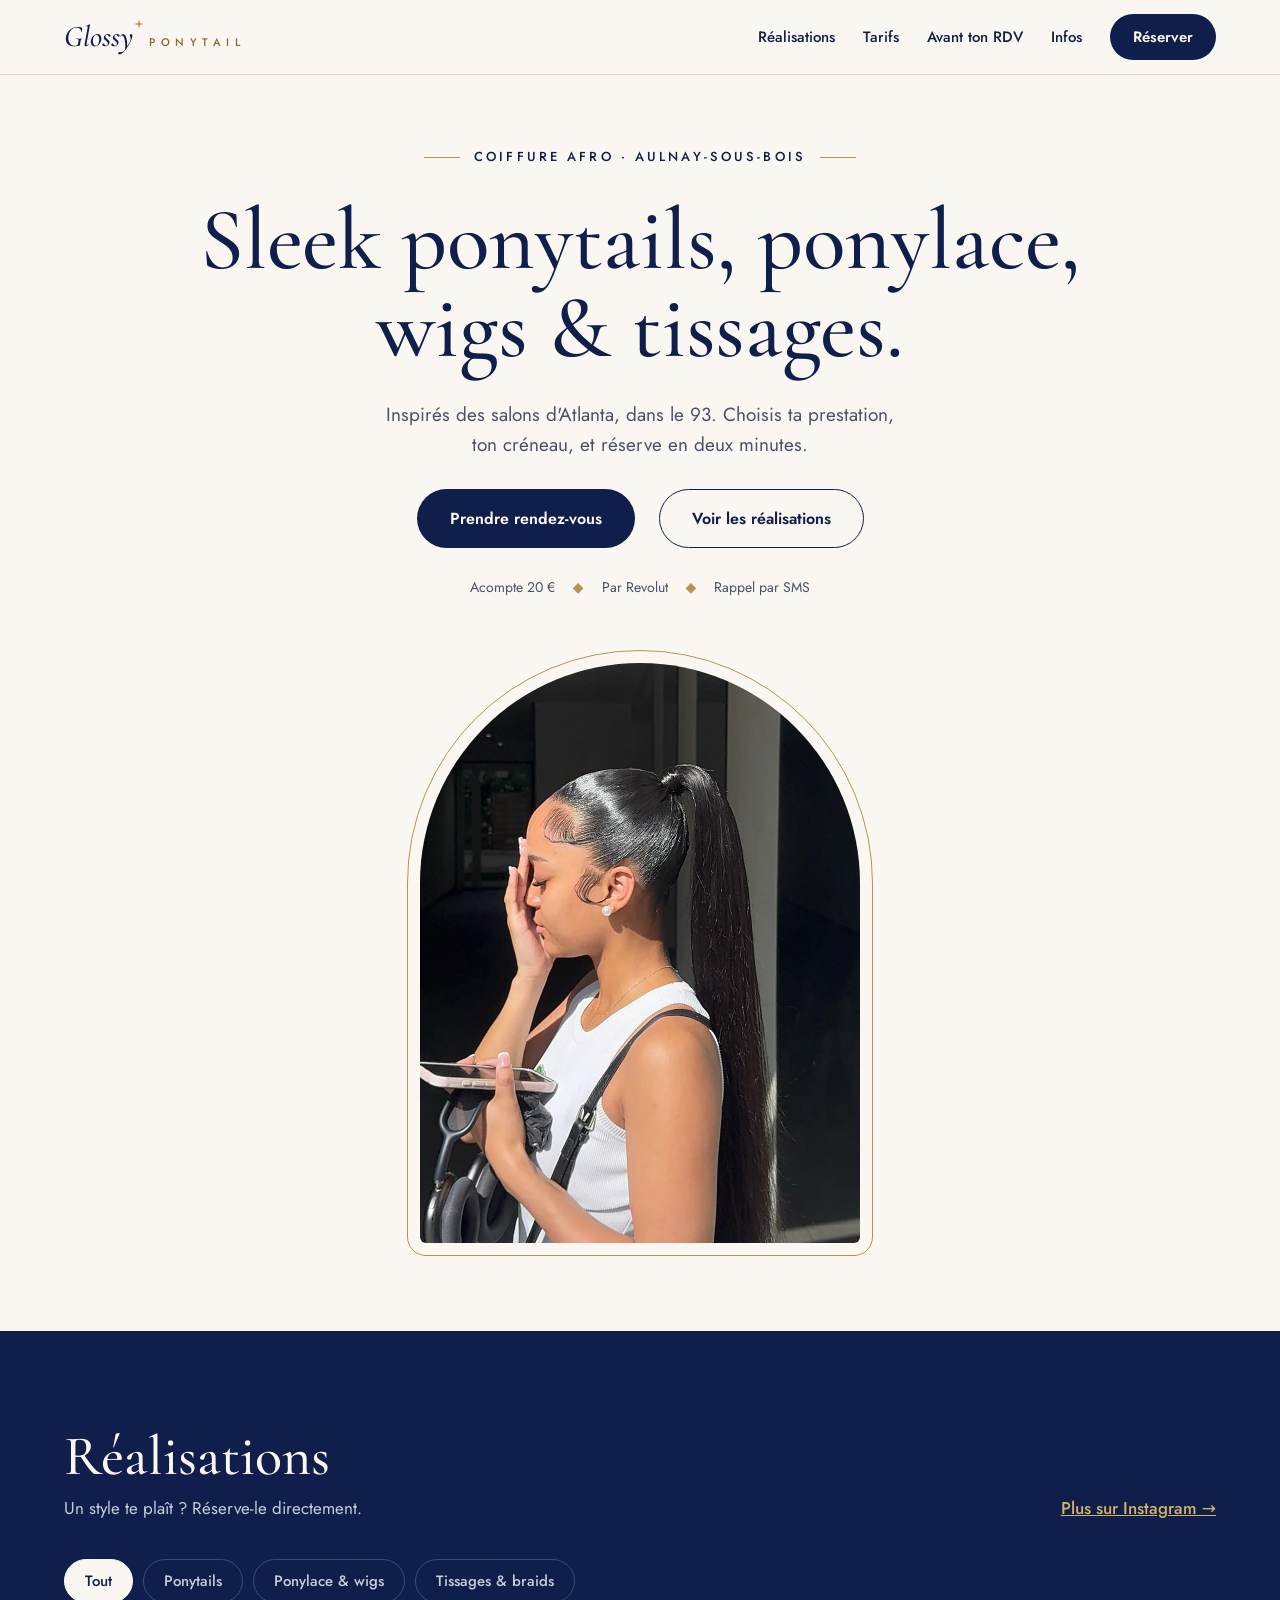
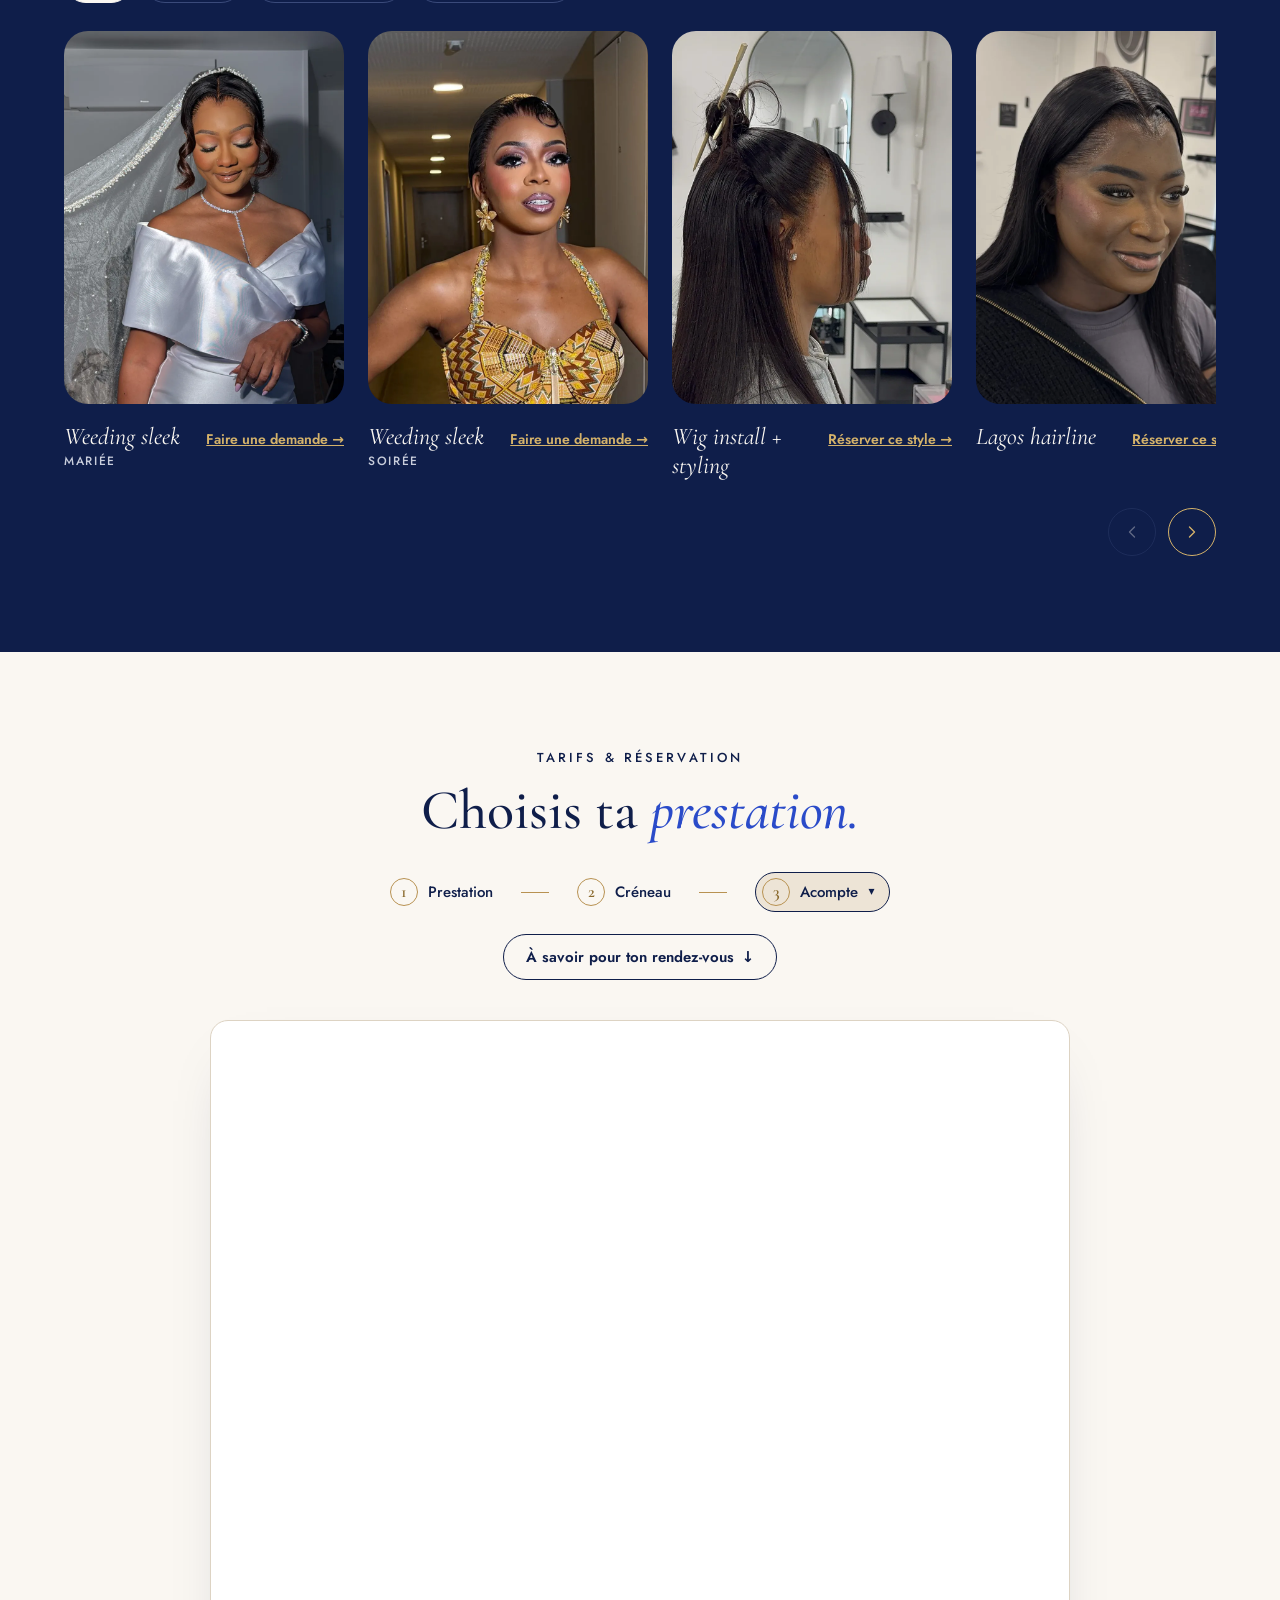
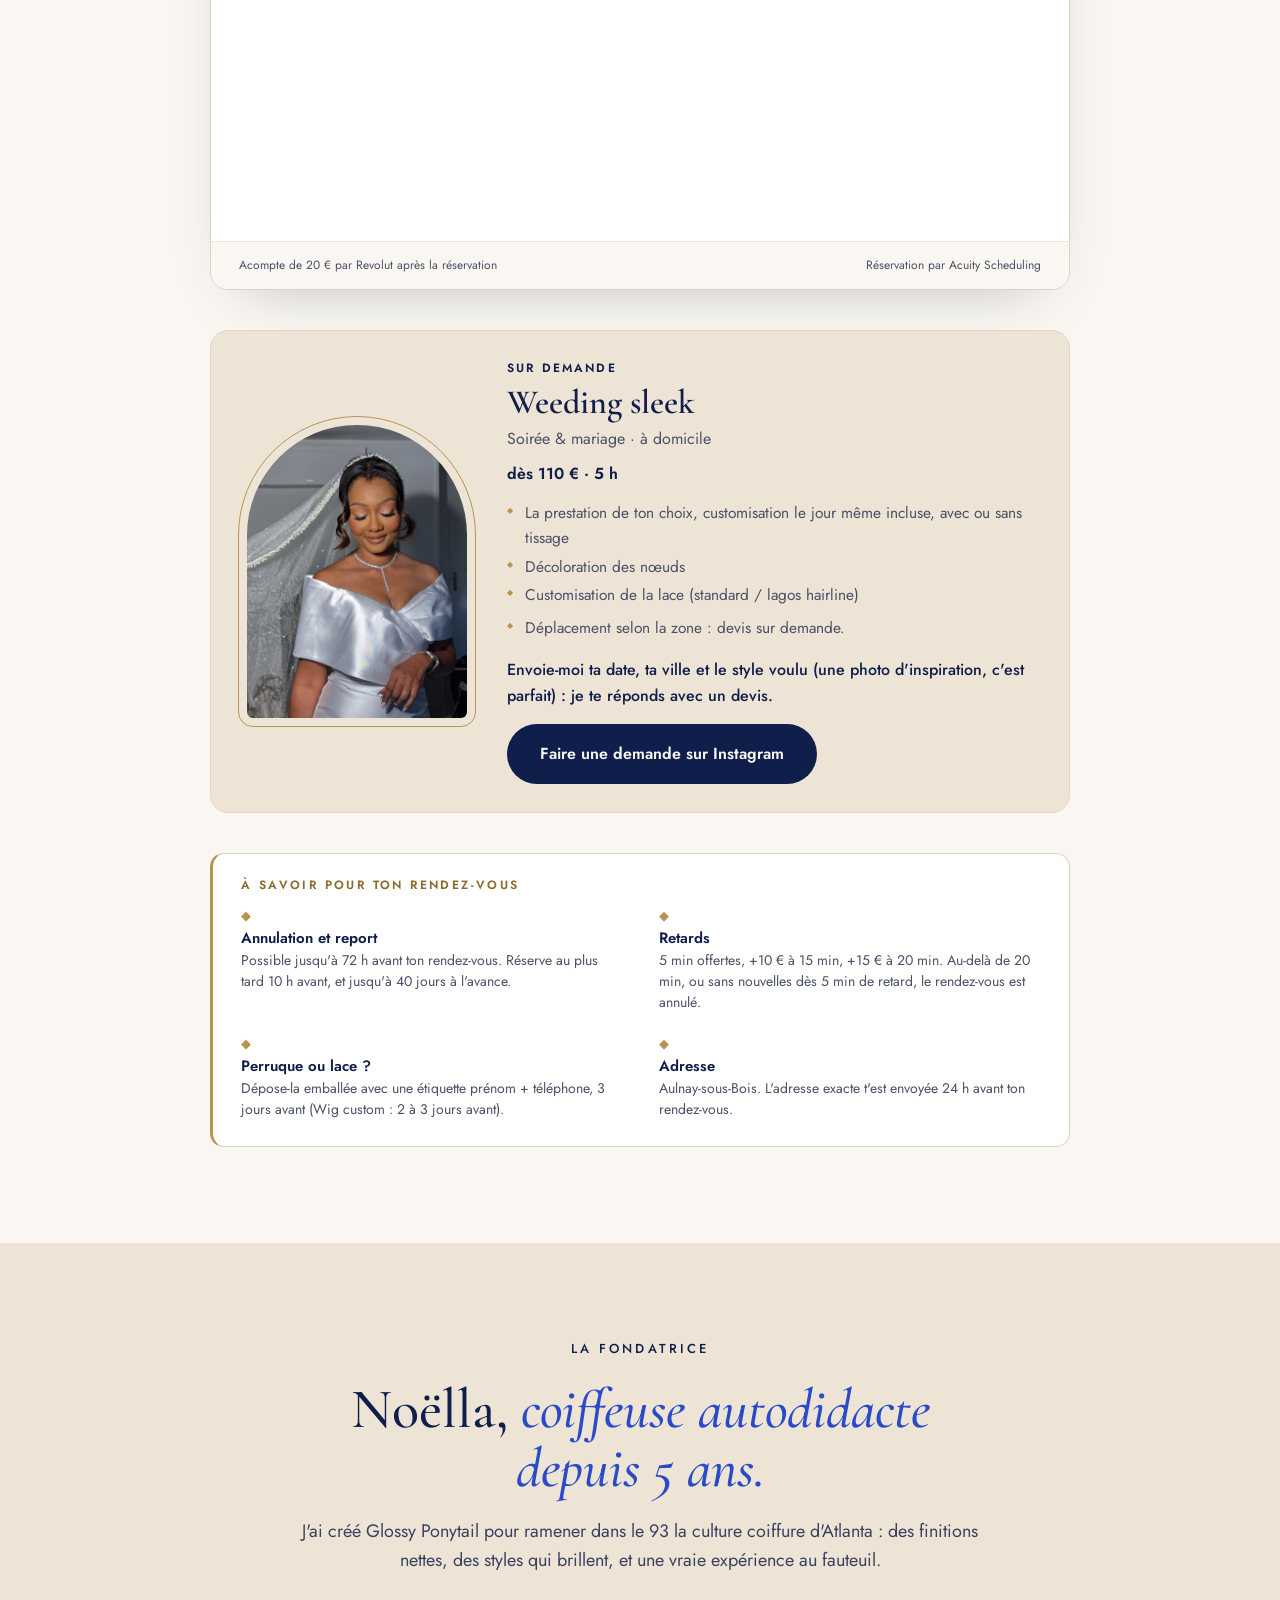
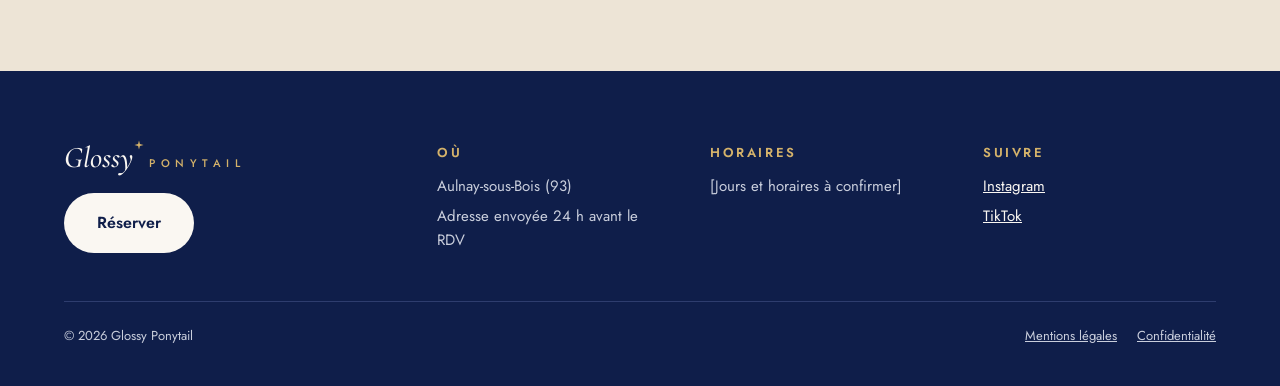
==== index.html @ c471bcb1 "Bouton « À savoir pour ton rendez-vous » sous la ligne d'étapes Co-Authored-By: Claude Sonnet 5.5 <n" ====
<!doctype html>
<html lang="fr">
<head>
  <meta charset="utf-8">
  <meta name="viewport" content="width=device-width, initial-scale=1">
  <title>Glossy Ponytail · Coiffeuse afro à Aulnay-sous-Bois (93) · Sleek ponytail, ponylace, wigs</title>
  <meta name="description" content="Coiffeuse afro à Aulnay-sous-Bois (93) : sleek ponytails, ponylace, pose de perruques et tissages inspirés des salons d'Atlanta. Réserve ta prestation en ligne en deux minutes.">
  <meta name="robots" content="noindex, nofollow">
  <link rel="canonical" href="https://[nom-de-domaine]/">
  <meta name="theme-color" content="#0F1E4A">

  <meta property="og:type" content="website">
  <meta property="og:locale" content="fr_FR">
  <meta property="og:title" content="Glossy Ponytail · Coiffeuse afro à Aulnay-sous-Bois">
  <meta property="og:description" content="Sleek ponytails, ponylace, wigs et tissages inspirés des salons d'Atlanta, dans le 93. Réservation en ligne.">
  <meta property="og:url" content="https://[nom-de-domaine]/">

  <link rel="icon" href="images/favicon.svg" type="image/svg+xml">

  <link rel="preconnect" href="https://fonts.googleapis.com">
  <link rel="preconnect" href="https://fonts.gstatic.com" crossorigin>
  <link rel="stylesheet" href="https://fonts.googleapis.com/css2?family=Cormorant+Garamond:ital,wght@0,500;0,600;1,500&amp;family=Jost:wght@400;500;600&amp;display=swap">
  <link rel="stylesheet" href="css/styles.css">

  <script type="application/ld+json">
  {
    "@context": "https://schema.org",
    "@type": "HairSalon",
    "name": "Glossy Ponytail",
    "description": "Coiffeuse afro spécialisée en sleek ponytail, ponylace, pose de perruques et tissages, inspirés des salons d'Atlanta.",
    "areaServed": "Aulnay-sous-Bois, Seine-Saint-Denis",
    "address": { "@type": "PostalAddress", "addressLocality": "Aulnay-sous-Bois", "postalCode": "93600", "addressCountry": "FR" },
    "priceRange": "40 € – 110 €",
    "sameAs": ["https://www.instagram.com/glossypony_/", "https://www.tiktok.com/@glossy.ponytail"]
  }
  </script>
</head>
<body>
  <a class="skip-link" href="#contenu">Aller au contenu</a>

  <header class="site-header">
    <div class="container header-inner">
      <a class="logo" href="#top" aria-label="Glossy Ponytail, retour en haut de page">
        <span class="logo-glossy">Glossy<svg class="logo-star" viewBox="0 0 24 24" aria-hidden="true"><path d="M12 1 L14.2 9.8 L23 12 L14.2 14.2 L12 23 L9.8 14.2 L1 12 L9.8 9.8 Z"/></svg></span>
        <span class="logo-ponytail">Ponytail</span>
      </a>
      <button class="menu-toggle" type="button" aria-expanded="false" aria-controls="menu" aria-label="Ouvrir le menu">
        <svg viewBox="0 0 24 24" aria-hidden="true"><path d="M4 8h16M4 16h16"/></svg>
      </button>
      <nav id="menu" class="main-nav" aria-label="Navigation principale">
        <a href="#galerie">Réalisations</a>
        <a href="#reserver">Tarifs</a>
        <a href="#savoir">Avant ton RDV</a>
        <a href="#infos">Infos</a>
        <a class="btn btn-dark btn-small" href="#reserver">Réserver</a>
      </nav>
    </div>
  </header>

  <main id="contenu">

    <section id="top" class="hero container">
      <div class="hero-text">
        <p class="eyebrow eyebrow-center"><span class="eyebrow-line" aria-hidden="true"></span>Coiffure afro · Aulnay-sous-Bois<span class="eyebrow-line" aria-hidden="true"></span></p>
        <h1>Sleek ponytails, ponylace, wigs &amp; tissages.</h1>
        <p class="lead">Inspirés des salons d'Atlanta, dans le 93. Choisis ta prestation, ton créneau, et réserve en deux minutes.</p>
        <div class="hero-actions">
          <a class="btn btn-dark" href="#reserver">Prendre rendez-vous</a>
          <a class="btn btn-outline" href="#galerie">Voir les réalisations</a>
        </div>
        <p class="reassurance"><span>Acompte <span data-acompte="montant"></span></span><span class="diamond" aria-hidden="true">◆</span><span>Par Revolut</span><span class="diamond" aria-hidden="true">◆</span><span>Rappel par SMS</span></p>
      </div>
      <div class="hero-visual">
        <div class="arch arch-hero arch-outline">
          <img src="images/hero.webp" alt="Ponylace de profil au soleil : plaquage brillant, baby hair dessinés et queue de cheval très longue" width="880" height="1160" fetchpriority="high">
        </div>
      </div>
    </section>

    <section id="galerie" class="gallery" aria-labelledby="galerie-titre">
      <div class="container">
        <div class="gallery-head">
          <div>
            <h2 id="galerie-titre" class="section-title">Réalisations</h2>
            <p class="gallery-sub">Un style te plaît ? Réserve-le directement.</p>
          </div>
          <a class="gallery-insta" href="https://www.instagram.com/glossypony_/" rel="noopener">Plus sur Instagram →</a>
        </div>
        <div class="gallery-filters" id="gallery-filters" role="group" aria-label="Filtrer les réalisations par catégorie"></div>
        <p class="sr-only" id="gallery-status" aria-live="polite"></p>
        <div class="gallery-track" id="gallery-track" tabindex="0" aria-label="Réalisations, faire défiler horizontalement"></div>
        <div class="gallery-nav">
          <button type="button" class="gallery-btn" data-dir="-1" aria-label="Photos précédentes"><svg viewBox="0 0 24 24" aria-hidden="true"><path d="M15 6l-6 6 6 6"/></svg></button>
          <button type="button" class="gallery-btn gallery-btn-next" data-dir="1" aria-label="Photos suivantes"><svg viewBox="0 0 24 24" aria-hidden="true"><path d="M9 6l6 6-6 6"/></svg></button>
        </div>
      </div>
    </section>

    <section id="reserver" class="booking container" aria-labelledby="reserver-titre">
      <div class="section-head center">
        <p class="eyebrow eyebrow-center">Tarifs &amp; réservation</p>
        <h2 id="reserver-titre" class="section-title">Choisis ta <em>prestation.</em></h2>
      </div>
      <ol class="stepper" aria-label="Les trois étapes de la réservation">
        <li><span class="stepper-num" aria-hidden="true">1</span>Prestation</li>
        <li><span class="stepper-num" aria-hidden="true">2</span>Créneau</li>
        <li><span class="stepper-num" aria-hidden="true">3</span>Acompte</li>
      </ol>
      <a class="btn btn-outline btn-small stepper-know" href="#savoir">À savoir pour ton rendez-vous <span aria-hidden="true">↓</span></a>
      <div class="booking-card">
        <!-- Rempli par js/main.js : module Acuity si configuré, sinon liste des prestations -->
        <div id="booking-zone" aria-live="polite">
          <p class="booking-loading">Chargement des prestations…</p>
        </div>
        <noscript>
          <p class="booking-noscript">Active JavaScript pour voir les prestations, ou réserve sur <a href="https://www.iarabeauty.com/pro/glossypony_">ma page de réservation</a>.</p>
        </noscript>
        <div class="booking-footer"><span>Acompte de <span data-acompte="montant"></span> par Revolut après la réservation</span><span id="booking-provider">Réservation en ligne</span></div>
      </div>
      <aside id="savoir" class="know" aria-labelledby="savoir-titre">
        <h3 id="savoir-titre" class="know-title">À savoir pour ton rendez-vous</h3>
        <ul class="know-list">
          <li><span class="know-diamond" aria-hidden="true">◆</span><div><strong>Annulation et report</strong><span>Possible jusqu'à 72 h avant ton rendez-vous. Réserve au plus tard 10 h avant, et jusqu'à 40 jours à l'avance.</span></div></li>
          <li><span class="know-diamond" aria-hidden="true">◆</span><div><strong>Retards</strong><span>5 min offertes, +10 € à 15 min, +15 € à 20 min. Au-delà de 20 min, ou sans nouvelles dès 5 min de retard, le rendez-vous est annulé.</span></div></li>
          <li><span class="know-diamond" aria-hidden="true">◆</span><div><strong>Perruque ou lace ?</strong><span>Dépose-la emballée avec une étiquette prénom + téléphone, 3 jours avant (Wig custom : 2 à 3 jours avant).</span></div></li>
          <li><span class="know-diamond" aria-hidden="true">◆</span><div><strong>Adresse</strong><span>Aulnay-sous-Bois. L'adresse exacte t'est envoyée 24 h avant ton rendez-vous.</span></div></li>
        </ul>
      </aside>
    </section>

    <section id="noella" class="about" aria-labelledby="noella-titre">
      <div class="container about-inner">
        <p class="eyebrow eyebrow-center">La fondatrice</p>
        <h2 id="noella-titre" class="section-title">Noëlla, <em>coiffeuse autodidacte depuis 5 ans.</em></h2>
        <p class="about-text">J'ai créé Glossy Ponytail pour ramener dans le 93 la culture coiffure d'Atlanta : des finitions nettes, des styles qui brillent, et une vraie expérience au fauteuil.</p>
      </div>
    </section>

  </main>

  <footer id="infos" class="site-footer">
    <div class="container">
      <div class="footer-cols">
        <div class="footer-brand">
          <a class="logo logo-light" href="#top" aria-label="Glossy Ponytail, retour en haut de page">
            <span class="logo-glossy">Glossy<svg class="logo-star" viewBox="0 0 24 24" aria-hidden="true"><path d="M12 1 L14.2 9.8 L23 12 L14.2 14.2 L12 23 L9.8 14.2 L1 12 L9.8 9.8 Z"/></svg></span>
            <span class="logo-ponytail">Ponytail</span>
          </a>
          <a class="btn btn-light" href="#reserver">Réserver</a>
        </div>
        <div class="footer-col">
          <h2>Où</h2>
          <p>Aulnay-sous-Bois (93)</p>
          <p>Adresse envoyée 24 h avant le RDV</p>
        </div>
        <div class="footer-col">
          <h2>Horaires</h2>
          <p>[Jours et horaires à confirmer]</p>
        </div>
        <div class="footer-col">
          <h2>Suivre</h2>
          <a href="https://www.instagram.com/glossypony_/" rel="noopener">Instagram</a>
          <a href="https://www.tiktok.com/@glossy.ponytail" rel="noopener">TikTok</a>
        </div>
      </div>
      <div class="footer-bottom">
        <span>© <span id="year">2026</span> Glossy Ponytail</span>
        <span class="footer-links">
          <a href="mentions-legales.html">Mentions légales</a>
          <a href="confidentialite.html">Confidentialité</a>
        </span>
      </div>
    </div>
  </footer>

  <div class="mobile-bar">
    <div class="mobile-bar-price"><span>Dès</span><strong>40 €</strong></div>
    <a class="btn btn-dark mobile-bar-btn" href="#reserver">Réserver mon rendez-vous</a>
  </div>

  <script src="js/main.js" defer></script>
</body>
</html>
---- css/styles.css ----
/* ==========================================================
   Glossy Ponytail — feuille de style
   DA : ivoire & bleu nuit, doré en détails. Titres Cormorant Garamond, texte Jost.
   ========================================================== */

:root {
  --ivoire: #FAF7F2;
  --sable: #EDE4D6;
  --sable-fonce: #E2D6C3;
  --nuit: #0F1E4A;
  --nuit-2: #1A2B5E;
  --nuit-ligne: #3A4A7A;
  --roi: #2A4BC9;
  --dore: #B89252;          /* filets et détails sur fond clair */
  --dore-clair: #D4B26A;    /* détails et liens sur fond sombre */
  --dore-fonce: #8A6A2E;    /* petit texte doré sur fond clair */
  --texte: #0F1E4A;
  --texte-doux: #4A5168;
  --texte-sur-nuit: #C9CEDC;
  --ligne: #DDD3C3;
  --ligne-douce: #ECE5D9;
  --blanc: #FFFFFF;
  --citrouille: #B9531A;        /* orange sur fond clair (contraste AA) */
  --citrouille-clair: #F08A3C;  /* orange sur fond bleu nuit */

  --serif: 'Cormorant Garamond', Georgia, serif;
  --sans: 'Jost', system-ui, sans-serif;

  --container: 1200px;
  --gutter: 24px;
  --radius: 18px;
  --mobile-bar-h: 84px;
}

*, *::before, *::after { box-sizing: border-box; }

html { scroll-behavior: smooth; }
@media (prefers-reduced-motion: reduce) { html { scroll-behavior: auto; } }

body {
  margin: 0;
  background: var(--ivoire);
  color: var(--texte);
  font-family: var(--sans);
  font-size: 17px;
  line-height: 1.6;
  -webkit-font-smoothing: antialiased;
}

img { max-width: 100%; display: block; }
a { color: var(--nuit); }
a:hover { color: var(--roi); }
:focus-visible { outline: 2px solid var(--roi); outline-offset: 3px; }

section[id], .know, .booking-card { scroll-margin-top: 92px; }
.sr-only { position: absolute; width: 1px; height: 1px; margin: -1px; padding: 0; overflow: hidden; clip: rect(0, 0, 0, 0); white-space: nowrap; border: 0; }

.container { max-width: var(--container); margin: 0 auto; padding-left: var(--gutter); padding-right: var(--gutter); }

.skip-link {
  position: absolute; left: -9999px; top: 8px;
  background: var(--nuit); color: var(--ivoire); padding: 10px 16px; border-radius: 8px; z-index: 100;
}
.skip-link:focus { left: 8px; }

/* ---------- Typo ---------- */
h1, h2, h3 { margin: 0; }
.section-title {
  font-family: var(--serif);
  font-weight: 500;
  font-size: clamp(38px, 5vw, 56px);
  line-height: 1.05;
}
.section-title em, h1 em { font-style: italic; color: var(--roi); }
.center { text-align: center; }

.eyebrow {
  margin: 0;
  display: flex; align-items: center; gap: 14px;
  font-size: 13px; font-weight: 500; letter-spacing: 0.24em; text-transform: uppercase;
}
.eyebrow-center { justify-content: center; }
.eyebrow-line { display: inline-block; width: 36px; height: 1px; background: var(--dore); }

/* ---------- Boutons ---------- */
.btn {
  display: inline-flex; align-items: center; justify-content: center;
  min-height: 48px; padding: 16px 32px;
  border-radius: 999px; border: 1px solid transparent;
  font-family: var(--sans); font-weight: 600; font-size: 16px; text-decoration: none;
  cursor: pointer; transition: background-color .2s, color .2s, border-color .2s;
}
.btn-dark { background: var(--nuit); color: var(--ivoire); }
.btn-dark:hover { background: var(--roi); color: var(--ivoire); }
.btn-light { background: var(--ivoire); color: var(--nuit); }
.btn-light:hover { background: var(--dore-clair); color: var(--nuit); }
.btn-outline { background: transparent; color: var(--nuit); border-color: var(--nuit); }
.btn-outline:hover { background: var(--nuit); color: var(--ivoire); }
.btn-small { min-height: 44px; padding: 10px 22px; font-size: 15px; }
.text-link { font-weight: 500; text-underline-offset: 6px; }

/* ---------- Logo ---------- */
.logo { display: inline-flex; align-items: baseline; gap: 8px; text-decoration: none; color: var(--nuit); }
.logo:hover { color: var(--nuit); }
.logo-glossy {
  position: relative;
  font-family: var(--serif); font-style: italic; font-weight: 500;
  font-size: 30px; line-height: 1;
}
.logo-star { position: absolute; top: -3px; right: -11px; width: 10px; height: 10px; fill: var(--dore); }
.logo-ponytail {
  margin-left: 8px;
  font-size: 11px; font-weight: 500; letter-spacing: 0.5em; text-transform: uppercase; color: var(--dore-fonce);
}
.logo-light, .logo-light:hover { color: var(--ivoire); }
.logo-light .logo-star { fill: var(--dore-clair); }
.logo-light .logo-ponytail { color: var(--dore-clair); }

/* ---------- En-tête ---------- */
.site-header {
  position: sticky; top: 0; z-index: 50;
  background: rgba(250, 247, 242, 0.94);
  backdrop-filter: blur(8px);
  border-bottom: 1px solid var(--ligne);
}
.header-inner { display: flex; align-items: center; justify-content: space-between; gap: 16px; padding-top: 14px; padding-bottom: 14px; }
.main-nav { display: flex; align-items: center; gap: 28px; font-size: 15px; font-weight: 500; }
.main-nav a:not(.btn) { text-decoration: none; }
.menu-toggle {
  display: none;
  width: 44px; height: 44px; border: none; background: none; cursor: pointer;
  align-items: center; justify-content: center;
}
.menu-toggle svg { width: 24px; height: 24px; fill: none; stroke: var(--nuit); stroke-width: 1.6; stroke-linecap: round; }

/* ---------- Hero ---------- */
.hero {
  display: flex; flex-direction: column; align-items: center; text-align: center; gap: 64px;
  padding-top: 72px; padding-bottom: 88px;
}
.hero-text { display: flex; flex-direction: column; align-items: center; gap: 28px; max-width: 980px; }
.hero h1 {
  font-family: var(--serif); font-weight: 500;
  font-size: clamp(44px, 7vw, 88px); line-height: 1;
}
.lead { margin: 0; font-size: 19px; color: var(--texte-doux); max-width: 520px; }
.hero-actions { display: flex; flex-wrap: wrap; justify-content: center; align-items: center; gap: 24px; }
.reassurance { margin: 0; display: flex; flex-wrap: wrap; justify-content: center; gap: 10px 18px; font-size: 14px; color: var(--texte-doux); }
.diamond { color: var(--dore); }
.hero-visual { display: flex; justify-content: center; }
.hero-text > * { animation: fadeUp .7s ease both; }
.hero-text > :nth-child(2) { animation-delay: .08s; }
.hero-text > :nth-child(3) { animation-delay: .16s; }
.hero-text > :nth-child(4) { animation-delay: .24s; }
.hero-text > :nth-child(5) { animation-delay: .32s; }
.hero-visual { animation: fadeUp .9s ease .2s both; }
@keyframes fadeUp { from { opacity: 0; transform: translateY(14px); } to { opacity: 1; transform: none; } }

/* ---------- Photos en arche ---------- */
.arch { border-radius: 999px 999px 6px 6px; overflow: hidden; background: var(--sable); }
.arch img { width: 100%; height: 100%; object-fit: cover; }.arch-hero { width: 100%; max-width: 440px; aspect-ratio: 440 / 580; border-radius: 220px 220px 6px 6px; }
.arch-outline { outline: 1px solid var(--dore); outline-offset: 12px; }
.placeholder {
  display: flex; align-items: center; justify-content: center; text-align: center;
  padding: 32px; color: #6B6F7E; font-size: 15px;
}

/* ---------- Étapes de réservation (ligne compacte) ---------- */
.stepper {
  list-style: none; margin: -8px 0 0; padding: 0;
  display: flex; flex-wrap: wrap; justify-content: center; align-items: center; gap: 10px 28px;
  font-size: 15px; font-weight: 500;
}
.stepper li { display: inline-flex; align-items: center; gap: 10px; }
.stepper li + li::before { content: ''; width: 28px; height: 1px; background: var(--dore); margin-right: 18px; }
.stepper-btn {
  display: inline-flex; align-items: center; gap: 10px; font: inherit; color: var(--nuit); cursor: pointer;
  background: var(--sable); border: 1px solid var(--nuit); border-radius: 999px; padding: 5px 14px 5px 6px;
  transition: background .2s, color .2s;
}
.stepper-btn:hover { background: var(--nuit); color: var(--ivoire); }
.stepper-btn:hover .stepper-num { background: var(--ivoire); }
.stepper-know { margin-top: -18px; gap: 8px; }
.stepper-btn:focus-visible { outline: 2px solid var(--roi); outline-offset: 3px; }
.stepper-chevron { font-size: 12px; transition: transform .2s; }
.stepper-btn[aria-expanded="true"] .stepper-chevron { transform: rotate(180deg); }
.stepper-num {
  display: inline-flex; align-items: center; justify-content: center;
  width: 28px; height: 28px; border-radius: 50%; border: 1px solid var(--dore);
  font-family: var(--serif); font-size: 17px; font-weight: 600; color: var(--dore-fonce);
}

/* ---------- Réservation ---------- */
.booking { padding-top: 96px; padding-bottom: 96px; display: flex; flex-direction: column; align-items: center; gap: 40px; }
.section-head { display: flex; flex-direction: column; gap: 12px; }
.booking-card {
  width: 100%; max-width: 860px;
  background: var(--blanc); border: 1px solid var(--ligne); border-radius: var(--radius); overflow: hidden;
  box-shadow: 0 24px 60px -36px rgba(15, 30, 74, 0.35);
}
.booking-loading, .booking-noscript { margin: 0; padding: 32px 28px; color: var(--texte-doux); }
#booking-zone { position: relative; }
#booking-zone.is-loading::after {
  content: 'Chargement de la réservation…';
  position: absolute; inset: 0; z-index: 1;
  display: flex; justify-content: center; padding-top: 140px;
  background: var(--blanc); color: var(--texte-doux);
  animation: softPulse 1.4s ease-in-out infinite;
}
@keyframes softPulse { 0%, 100% { opacity: 1; } 50% { opacity: .55; } }
.booking-card.is-pulsing { animation: bookingPulse 1.4s ease-out; }
@keyframes bookingPulse {
  0% { box-shadow: 0 0 0 0 rgba(42, 75, 201, .35), 0 24px 60px -36px rgba(15, 30, 74, .35); }
  100% { box-shadow: 0 0 0 18px rgba(42, 75, 201, 0), 0 24px 60px -36px rgba(15, 30, 74, .35); }
}
.booking-iframe { display: block; width: 100%; min-height: 820px; border: 0; }
.booking-back {
  display: block; width: 100%; padding: 16px 24px; text-align: left;
  background: var(--blanc); border: 0; border-bottom: 1px solid var(--ligne-douce);
  font-family: var(--sans); font-size: 15px; font-weight: 600; color: var(--nuit); cursor: pointer;
}
.booking-back:hover { color: var(--roi); }
.booking-list { padding: 8px 28px 20px; }
.booking-list-head {
  display: flex; justify-content: space-between; align-items: center; flex-wrap: wrap; gap: 12px;
  margin: 0 -28px; padding: 18px 28px; border-bottom: 1px solid var(--ligne-douce); font-size: 14px;
}
.booking-list-head strong { font-weight: 600; }
.booking-cat { padding-top: 20px; }
.booking-cat h3 { margin: 0 0 4px; font-size: 12px; font-weight: 600; letter-spacing: 0.2em; text-transform: uppercase; color: var(--dore-fonce); }
.booking-row {
  display: flex; flex-wrap: wrap; align-items: center; justify-content: space-between; gap: 10px 20px;
  padding: 16px 0; border-bottom: 1px solid var(--ligne-douce);
}
.booking-row:last-child { border-bottom: none; }
.booking-row.is-highlighted { animation: highlight 1.8s ease-out; }
@keyframes highlight {
  0%, 30% { background: var(--sable); box-shadow: 0 0 0 12px var(--sable); }
  100% { background: transparent; box-shadow: 0 0 0 12px transparent; }
}
@media (prefers-reduced-motion: reduce) { .booking-row.is-highlighted { animation: none; background: var(--sable); } }
.booking-row-info { display: flex; flex-direction: column; }
.booking-row-name { font-weight: 500; font-size: 17px; }
.booking-row-meta { font-size: 14px; color: var(--texte-doux); }
.booking-row .btn { min-height: 44px; padding: 10px 22px; font-size: 14px; }
.booking-footer {
  display: flex; justify-content: space-between; flex-wrap: wrap; gap: 8px;
  padding: 14px 28px; background: var(--ivoire); border-top: 1px solid var(--ligne-douce);
  font-size: 12px; color: var(--texte-doux);
}

/* ---------- À savoir avant de réserver ---------- */
.know {
  width: 100%; max-width: 860px;
  background: var(--blanc); border: 1px solid var(--ligne); border-left: 3px solid var(--dore); border-radius: 14px;
  padding: 22px 28px 26px;
}
.know-title { margin: 0 0 14px; font-family: var(--sans); font-size: 12px; font-weight: 600; letter-spacing: 0.2em; text-transform: uppercase; color: var(--dore-fonce); }
.know-list { list-style: none; margin: 0; padding: 0; display: grid; grid-template-columns: repeat(2, minmax(0, 1fr)); gap: 24px 36px; }
.know-list li { display: flex; flex-direction: column; gap: 4px; }
.know-diamond { color: var(--dore); font-size: 13px; line-height: 1; }
.know-list strong { display: block; font-size: 15px; font-weight: 600; }
.know-list span:not(.know-diamond) { display: block; font-size: 14px; line-height: 1.5; color: var(--texte-doux); }

/* ---------- Promotion (affichée par js/main.js pendant sa période) ---------- */
.promo-bar { background: var(--nuit); color: var(--ivoire); font-size: 14px; line-height: 1.4; }
.promo-bar-inner { display: flex; flex-wrap: wrap; justify-content: center; align-items: center; gap: 2px 18px; padding-top: 10px; padding-bottom: 10px; text-align: center; }
.promo-bar p { margin: 0; }
.promo-bar-main strong { color: var(--citrouille-clair); font-weight: 600; }
.promo-bar-sub { color: var(--texte-sur-nuit); }
.promo-bar-link { color: var(--ivoire); font-weight: 600; text-decoration: underline; text-underline-offset: 4px; transition: color .2s; }
.promo-bar-link:hover { color: var(--citrouille-clair); }
.promo-icon { display: inline-flex; vertical-align: -3px; margin-right: 8px; }
.promo-icon svg { width: 18px; height: 18px; fill: none; stroke: var(--citrouille-clair); stroke-width: 1.6; stroke-linecap: round; stroke-linejoin: round; }

.promo { background: var(--nuit); color: var(--ivoire); padding: 96px 0; }
.promo-inner { display: grid; grid-template-columns: minmax(0, 440px) minmax(0, 1fr); gap: 72px; align-items: center; }
.promo-visual { display: flex; justify-content: center; }
.arch-promo { width: 100%; max-width: 440px; aspect-ratio: 440 / 580; border-radius: 220px 220px 6px 6px; background: var(--nuit-2); outline: 1px solid var(--dore); outline-offset: 12px; }
.promo-text { display: flex; flex-direction: column; align-items: flex-start; }
.promo-eyebrow { margin: 0 0 14px; display: flex; align-items: center; font-size: 13px; font-weight: 600; letter-spacing: 0.24em; text-transform: uppercase; color: var(--citrouille-clair); }
.promo .section-title { color: var(--ivoire); }
.promo .section-title em { color: var(--citrouille-clair); }
.promo-dates { margin: 16px 0 0; padding: 6px 18px; border: 1px solid var(--dore); border-radius: 999px; font-size: 15px; font-weight: 500; }
.promo-label { margin: 36px 0 0; font-size: 13px; font-weight: 600; letter-spacing: 0.24em; text-transform: uppercase; color: var(--dore-clair); }
.promo-price { margin: 0; font-family: var(--serif); font-weight: 500; font-size: clamp(96px, 14vw, 156px); line-height: 1; padding-bottom: 12px; border-bottom: 1px solid var(--nuit-ligne); width: 100%; max-width: 480px; }
.promo-lines { list-style: none; margin: 24px 0 0; padding: 0; display: grid; gap: 10px; font-size: 18px; max-width: 520px; }
.promo-lines li { padding-left: 22px; position: relative; }
.promo-lines li::before { content: '◆'; position: absolute; left: 0; top: 2px; font-size: 11px; color: var(--dore-clair); }
.promo-accent { color: var(--citrouille-clair); font-weight: 600; }
.promo-actions { margin-top: 32px; display: flex; flex-wrap: wrap; gap: 14px; }
.btn-promo { background: var(--ivoire); color: var(--nuit); }
.btn-promo:hover { background: var(--citrouille-clair); color: var(--nuit); }
.btn-promo-outline { background: transparent; color: var(--ivoire); border-color: var(--ivoire); }
.btn-promo-outline:hover { background: var(--ivoire); color: var(--nuit); }

/* ---------- Encadré « Acompte » (au-dessus du module) ---------- */
.acompte {
  width: 100%; max-width: 860px;
  background: var(--sable); border: 1px solid var(--sable-fonce); border-left: 3px solid var(--dore); border-radius: 14px;
  padding: 24px 28px;
}
.acompte-title { margin: 0 0 8px; font-family: var(--serif); font-weight: 600; font-size: 30px; line-height: 1.15; color: var(--nuit); }
.acompte-text { margin: 0; font-size: 16px; color: var(--texte-doux); }
.acompte-rule { margin: 10px 0 0; font-size: 16px; font-weight: 600; color: var(--nuit); }
.acompte-pay { margin-top: 18px; }

/* ---------- Prestation sur demande (carte sous le module) ---------- */
.ondemand {
  width: 100%; max-width: 860px; box-sizing: border-box;
  background: var(--sable); border: 1px solid var(--sable-fonce); border-radius: 18px;
  padding: 28px; display: flex; gap: 32px; align-items: center;
}
.ondemand-photo { flex: 0 0 220px; aspect-ratio: 3 / 4; border-radius: 110px 110px 6px 6px; outline: 1px solid var(--dore); outline-offset: 8px; margin: 8px; }
.ondemand-body { flex: 1; min-width: 0; }
.ondemand-label { margin: 0 0 6px; font-size: 12px; font-weight: 600; letter-spacing: .18em; text-transform: uppercase; color: var(--nuit); }
.ondemand-title { margin: 0; font-family: var(--serif); font-weight: 600; font-size: 34px; line-height: 1.1; color: var(--nuit); }
.ondemand-sub { margin: 4px 0 0; font-size: 16px; color: var(--texte-doux); }
.ondemand-price { margin: 10px 0 0; font-size: 16px; font-weight: 600; color: var(--nuit); }
.ondemand-list { margin: 14px 0 0; padding: 0; list-style: none; font-size: 15.5px; color: var(--texte-doux); }
.ondemand-list li { position: relative; padding-left: 18px; margin-top: 4px; }
.ondemand-list li::before { content: '◆'; position: absolute; left: 0; top: 3px; font-size: 8px; color: var(--dore); }
.ondemand-note { margin-top: 8px; }
.ondemand-ask { margin: 16px 0 0; font-size: 16px; font-weight: 500; color: var(--nuit); }
.ondemand-btn { margin-top: 16px; }
.ondemand { scroll-margin-top: 92px; }

/* ---------- Galerie ---------- */
.gallery { background: var(--nuit); color: var(--ivoire); padding: 96px 0; }
.gallery .section-title { color: var(--ivoire); }
.gallery-head { display: flex; flex-wrap: wrap; justify-content: space-between; align-items: flex-end; gap: 16px; margin-bottom: 36px; }
.gallery-sub { margin: 10px 0 0; color: var(--texte-sur-nuit); font-size: 17px; }
.gallery-insta { color: var(--dore-clair); font-weight: 500; }
.gallery-insta:hover { color: var(--ivoire); }
.gallery-filters { display: flex; flex-wrap: wrap; gap: 10px; margin-bottom: 28px; }
.gallery-filter {
  min-height: 44px; padding: 10px 20px; border-radius: 999px;
  border: 1px solid var(--nuit-ligne); background: transparent; color: var(--texte-sur-nuit);
  font-family: var(--sans); font-size: 15px; font-weight: 500; cursor: pointer;
  transition: background-color .2s, color .2s, border-color .2s;
}
.gallery-filter:hover { border-color: var(--dore-clair); color: var(--ivoire); }
.gallery-filter.is-active { background: var(--ivoire); border-color: var(--ivoire); color: var(--nuit); }
.gallery-track {
  display: flex; gap: 24px;
  overflow-x: auto; scroll-snap-type: x mandatory; scroll-padding-left: 0;
  padding-bottom: 12px;
  scrollbar-width: thin; scrollbar-color: var(--nuit-ligne) transparent;
}
.gallery-card { flex: 0 0 280px; scroll-snap-align: start; margin: 0; display: flex; flex-direction: column; gap: 14px; }
.gallery-photo { aspect-ratio: 3 / 4; border-radius: 24px; background: var(--nuit-2); overflow: hidden; }
.gallery-photo img { width: 100%; height: 100%; object-fit: cover; transition: transform .6s ease; }
@media (hover: hover) { .gallery-card:hover .gallery-photo img { transform: scale(1.04); } }
.gallery-photo.placeholder { color: var(--texte-sur-nuit); font-size: 14px; padding: 20px; }
.gallery-card[hidden] { display: none; }
.gallery-card.reveal { opacity: 0; transform: translateY(18px); transition: opacity .6s ease, transform .6s ease; }
.gallery-card.reveal.is-visible { opacity: 1; transform: none; }
.gallery-card.is-entering { animation: cardIn .45s ease both; animation-delay: var(--enter-delay, 0ms); }
@keyframes cardIn { from { opacity: 0; transform: translateY(14px) scale(.98); } to { opacity: 1; transform: none; } }
.gallery-card figcaption { display: flex; justify-content: space-between; align-items: baseline; gap: 12px; }
.gallery-title { display: flex; flex-direction: column; min-width: 0; }
.gallery-name { font-family: var(--serif); font-style: italic; font-size: 24px; line-height: 1.2; }
.gallery-variant { font-size: 12px; font-weight: 500; letter-spacing: 0.14em; text-transform: uppercase; color: var(--texte-sur-nuit); }
.gallery-book { color: var(--dore-clair); font-size: 14px; font-weight: 600; white-space: nowrap; padding: 10px 0; }
.gallery-book { transition: color .2s, transform .2s; }
.gallery-book:hover { color: var(--ivoire); transform: translateX(3px); }
.gallery-nav { display: flex; justify-content: flex-end; gap: 12px; margin-top: 16px; }
.gallery-btn {
  width: 48px; height: 48px; border-radius: 50%;
  border: 1px solid var(--nuit-ligne); background: none; cursor: pointer;
  display: flex; align-items: center; justify-content: center;
}
.gallery-btn svg { width: 20px; height: 20px; fill: none; stroke: var(--ivoire); stroke-width: 1.6; stroke-linecap: round; stroke-linejoin: round; }
.gallery-btn-next { border-color: var(--dore-clair); }
.gallery-btn-next svg { stroke: var(--dore-clair); }
.gallery-btn:hover { background: var(--nuit-2); }
.gallery-btn:disabled { opacity: .35; cursor: default; }
.gallery-btn:disabled:hover { background: none; }

/* ---------- Noëlla ---------- */
.about { background: var(--sable); }
.about-inner { max-width: 760px; padding-top: 96px; padding-bottom: 96px; display: flex; flex-direction: column; align-items: center; text-align: center; gap: 20px; }
.about-text { margin: 0; font-size: 18px; color: #3A4260; }

/* ---------- Pied de page ---------- */
.site-footer { background: var(--nuit); color: var(--ivoire); }
.site-footer .container { padding-top: 72px; padding-bottom: 40px; display: flex; flex-direction: column; gap: 48px; }
.footer-cols { display: flex; flex-wrap: wrap; justify-content: space-between; gap: 40px; }
.footer-brand { flex: 1 1 280px; display: flex; flex-direction: column; align-items: flex-start; gap: 20px; }
.footer-col { flex: 1 1 180px; display: flex; flex-direction: column; gap: 6px; font-size: 15px; color: var(--texte-sur-nuit); }
.footer-col h2 { font-family: var(--sans); color: var(--dore-clair); font-weight: 600; font-size: 13px; letter-spacing: 0.2em; text-transform: uppercase; margin-bottom: 4px; }
.footer-col p { margin: 0; }
.footer-col a { color: var(--ivoire); }
.footer-col a:hover { color: var(--dore-clair); }
.footer-bottom {
  display: flex; flex-wrap: wrap; justify-content: space-between; gap: 12px;
  padding-top: 24px; border-top: 1px solid #2E3D6E; font-size: 13px; color: var(--texte-sur-nuit);
}
.footer-links { display: flex; flex-wrap: wrap; gap: 20px; }
.footer-links a { color: var(--texte-sur-nuit); }
.footer-links a:hover { color: var(--ivoire); }

/* ---------- Barre « Réserver » mobile ---------- */
.mobile-bar { display: none; }

/* ---------- Pages légales ---------- */
.legal { max-width: 760px; padding-top: 64px; padding-bottom: 96px; }
.legal h1 { font-family: var(--serif); font-weight: 500; font-size: clamp(38px, 5vw, 52px); line-height: 1.05; margin-bottom: 32px; }
.legal h2 { font-family: var(--serif); font-weight: 600; font-size: 26px; margin: 36px 0 10px; }
.legal p, .legal li { color: #3A4260; }
.legal-back { display: inline-block; margin-bottom: 24px; font-weight: 500; }

/* ==========================================================
   Tablette et mobile
   ========================================================== */
@media (max-width: 960px) {
  .promo-inner { grid-template-columns: 1fr; gap: 48px; }
  .promo-visual { order: 2; }
  .know-list { grid-template-columns: repeat(2, minmax(0, 1fr)); }
  .hero { gap: 48px; padding-top: 48px; padding-bottom: 64px; }
}

@media (max-width: 760px) {
  :root { --gutter: 20px; }
  .promo-bar { font-size: 13px; }
  .promo-bar-main { flex: 1 1 100%; }
  .promo-bar-inner { gap: 0 14px; }
  .promo { padding: 72px 0; }
  .promo-visual { display: none; }
  .promo-label { margin-top: 28px; }
  .promo-lines { font-size: 16px; }
  .promo-actions { flex-direction: column; align-items: stretch; width: 100%; }
  .promo-actions .btn { width: 100%; text-align: center; }
  .stepper { flex-wrap: nowrap; gap: 0 12px; font-size: 14px; }
  .stepper li { gap: 7px; }
  .stepper li + li::before { width: 12px; margin-right: 5px; }
  .stepper-num { width: 24px; height: 24px; font-size: 15px; }
  .stepper-btn { gap: 6px; padding: 4px 10px 4px 4px; }
  .know { padding: 18px 18px 22px; }
  .acompte { padding: 20px 18px; }
  .acompte-title { font-size: 26px; }
  .acompte-pay { width: 100%; }
  .ondemand { flex-direction: column; align-items: stretch; padding: 22px 18px; gap: 20px; }
  .ondemand-photo { flex: none; width: 70%; max-width: 240px; align-self: center; margin: 8px auto; }
  .ondemand-title { font-size: 30px; }
  .ondemand-btn { width: 100%; box-sizing: border-box; }
  .know-list { grid-template-columns: 1fr; gap: 14px; }
  body { font-size: 16px; padding-bottom: var(--mobile-bar-h); }

  .menu-toggle { display: inline-flex; }
  .main-nav {
    display: none;
    position: absolute; top: 100%; left: 0; right: 0;
    flex-direction: column; align-items: stretch; gap: 0;
    background: var(--ivoire); border-bottom: 1px solid var(--ligne);
    padding: 8px var(--gutter) 20px;
  }
  .main-nav.is-open { display: flex; }
  .main-nav a:not(.btn) { padding: 14px 0; border-bottom: 1px solid var(--ligne-douce); }
  .main-nav .btn { margin-top: 16px; }

  .logo-glossy { font-size: 26px; }
  .eyebrow { font-size: 11px; letter-spacing: 0.16em; gap: 10px; }
  .eyebrow-line { width: 24px; }
  .hero h1 { font-size: 44px; }
  .lead { font-size: 16px; }
  .hero-actions .btn { width: 100%; }
  .arch-hero { max-width: 320px; }


  .booking { padding-top: 72px; padding-bottom: 72px; }
  .booking-list { padding: 8px 20px 16px; }
  .booking-list-head { margin: 0 -20px; padding: 16px 20px; }
  .booking-footer { padding: 12px 20px; }

  .gallery { padding: 72px 0; }
  .gallery-track { margin-right: calc(var(--gutter) * -1); padding-right: var(--gutter); gap: 16px; }
  .gallery-card { flex-basis: 76%; }
  .gallery-card figcaption { flex-direction: column; gap: 2px; }
  .gallery-book { padding: 8px 0; }
  .gallery-nav { display: none; }
  .gallery-filters { flex-wrap: nowrap; overflow-x: auto; margin-right: calc(var(--gutter) * -1); padding-right: var(--gutter); scrollbar-width: none; }
  .gallery-filters::-webkit-scrollbar { display: none; }
  .gallery-filter { flex: 0 0 auto; }


  .about-inner { padding-top: 72px; padding-bottom: 72px; }

  .mobile-bar {
    display: flex; align-items: center; gap: 14px;
    position: fixed; left: 0; right: 0; bottom: 0; z-index: 60;
    padding: 12px var(--gutter) calc(12px + env(safe-area-inset-bottom));
    background: var(--ivoire); border-top: 1px solid var(--ligne);
    box-shadow: 0 -12px 30px -18px rgba(15, 30, 74, 0.35);
  }
  .mobile-bar-price { display: flex; flex-direction: column; font-size: 12px; color: var(--texte-doux); line-height: 1.2; }
  .mobile-bar-price strong { font-family: var(--serif); font-size: 24px; font-weight: 600; color: var(--nuit); }
  .mobile-bar-btn { flex: 1; padding: 14px 16px; }
}

@media (prefers-reduced-motion: reduce) {
  .hero-text > *, .hero-visual, .gallery-card.is-entering, .booking-card.is-pulsing, #booking-zone.is-loading::after { animation: none; }
  .gallery-card.reveal { opacity: 1; transform: none; transition: none; }
  .gallery-photo img, .gallery-book { transition: none; }
}
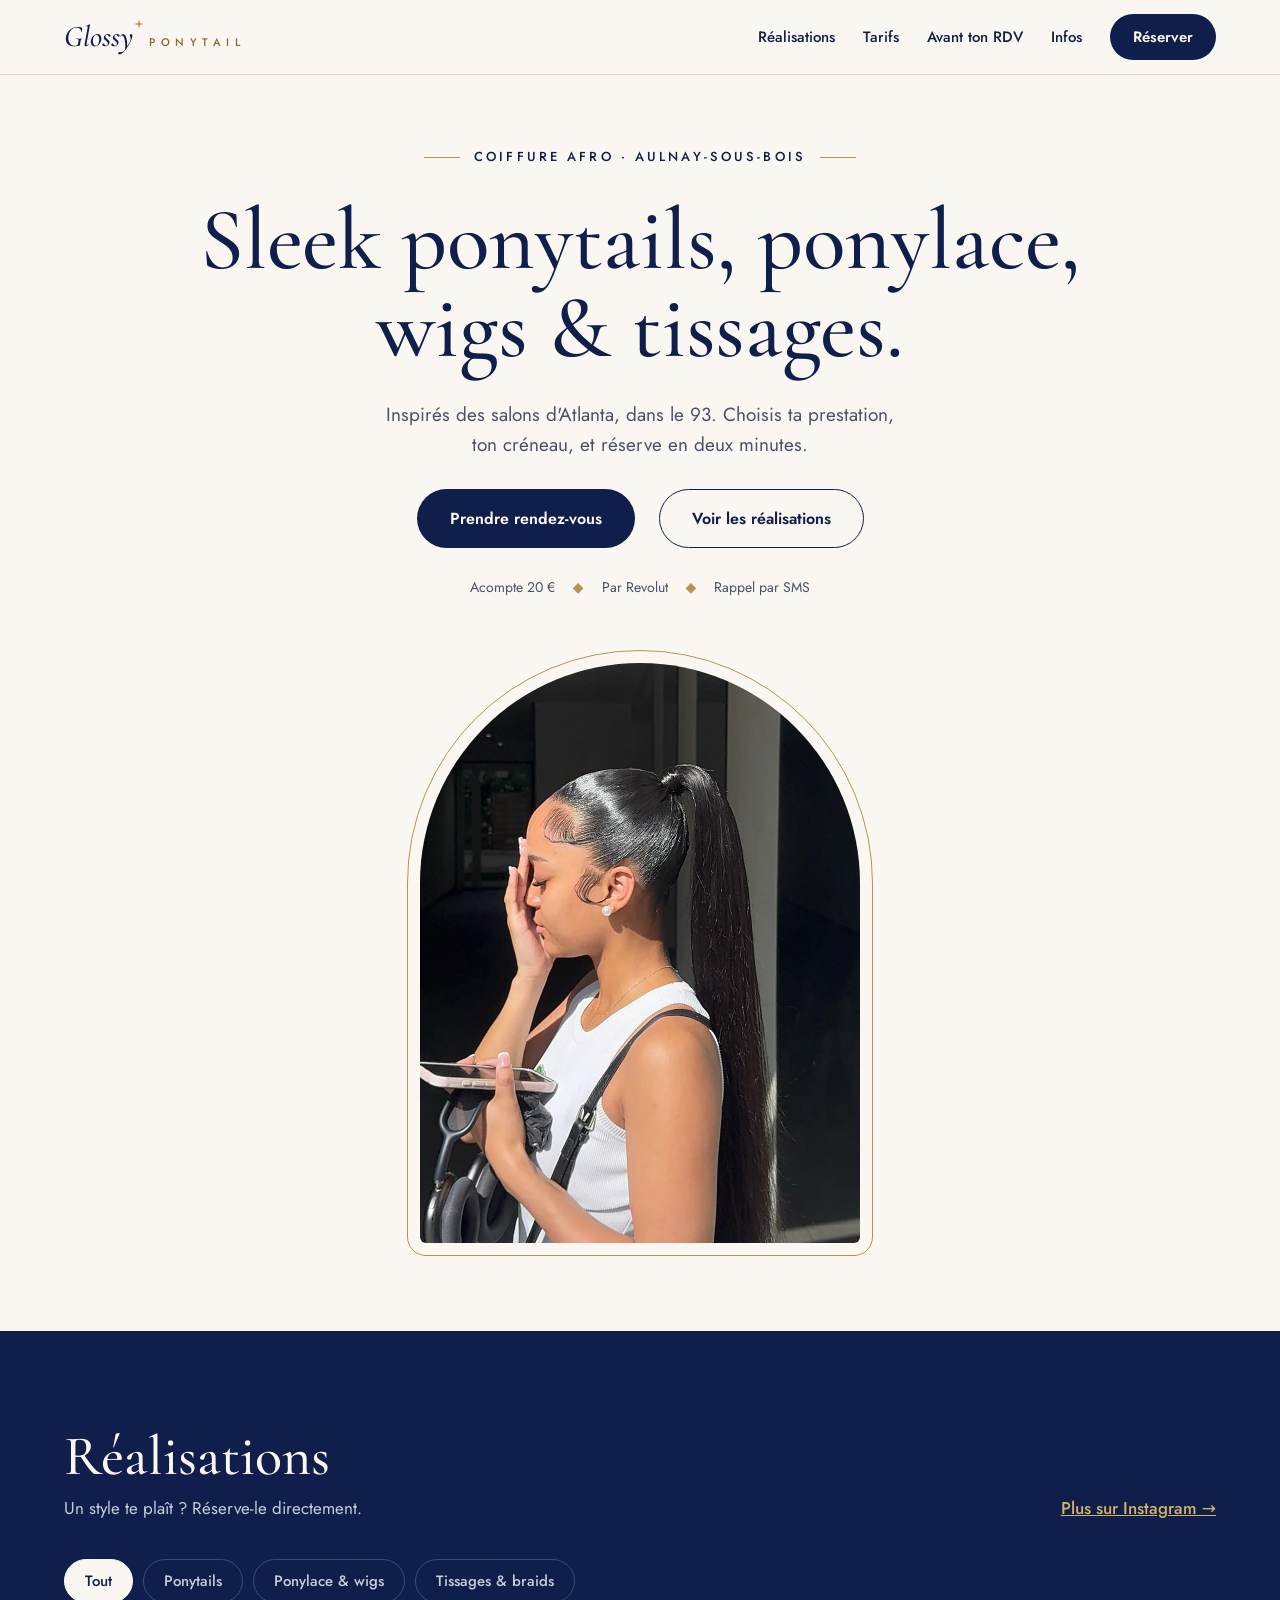
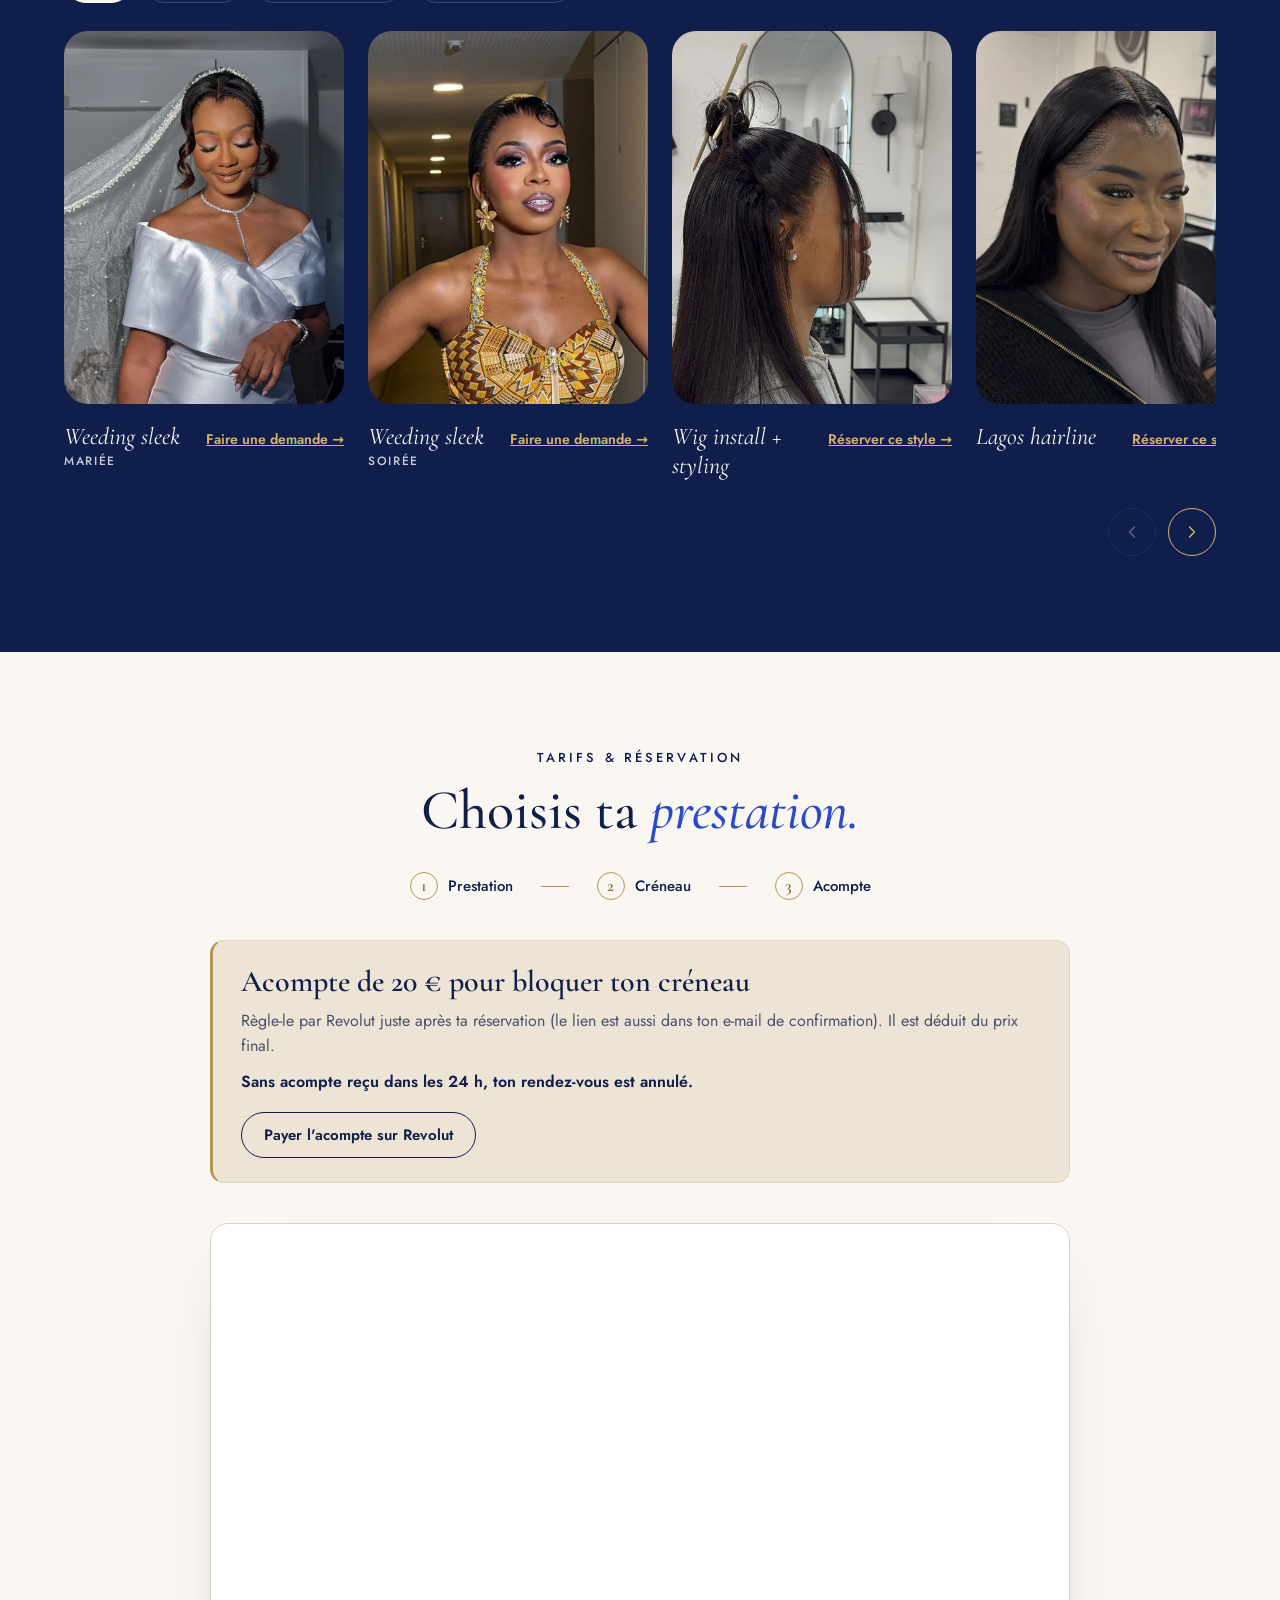
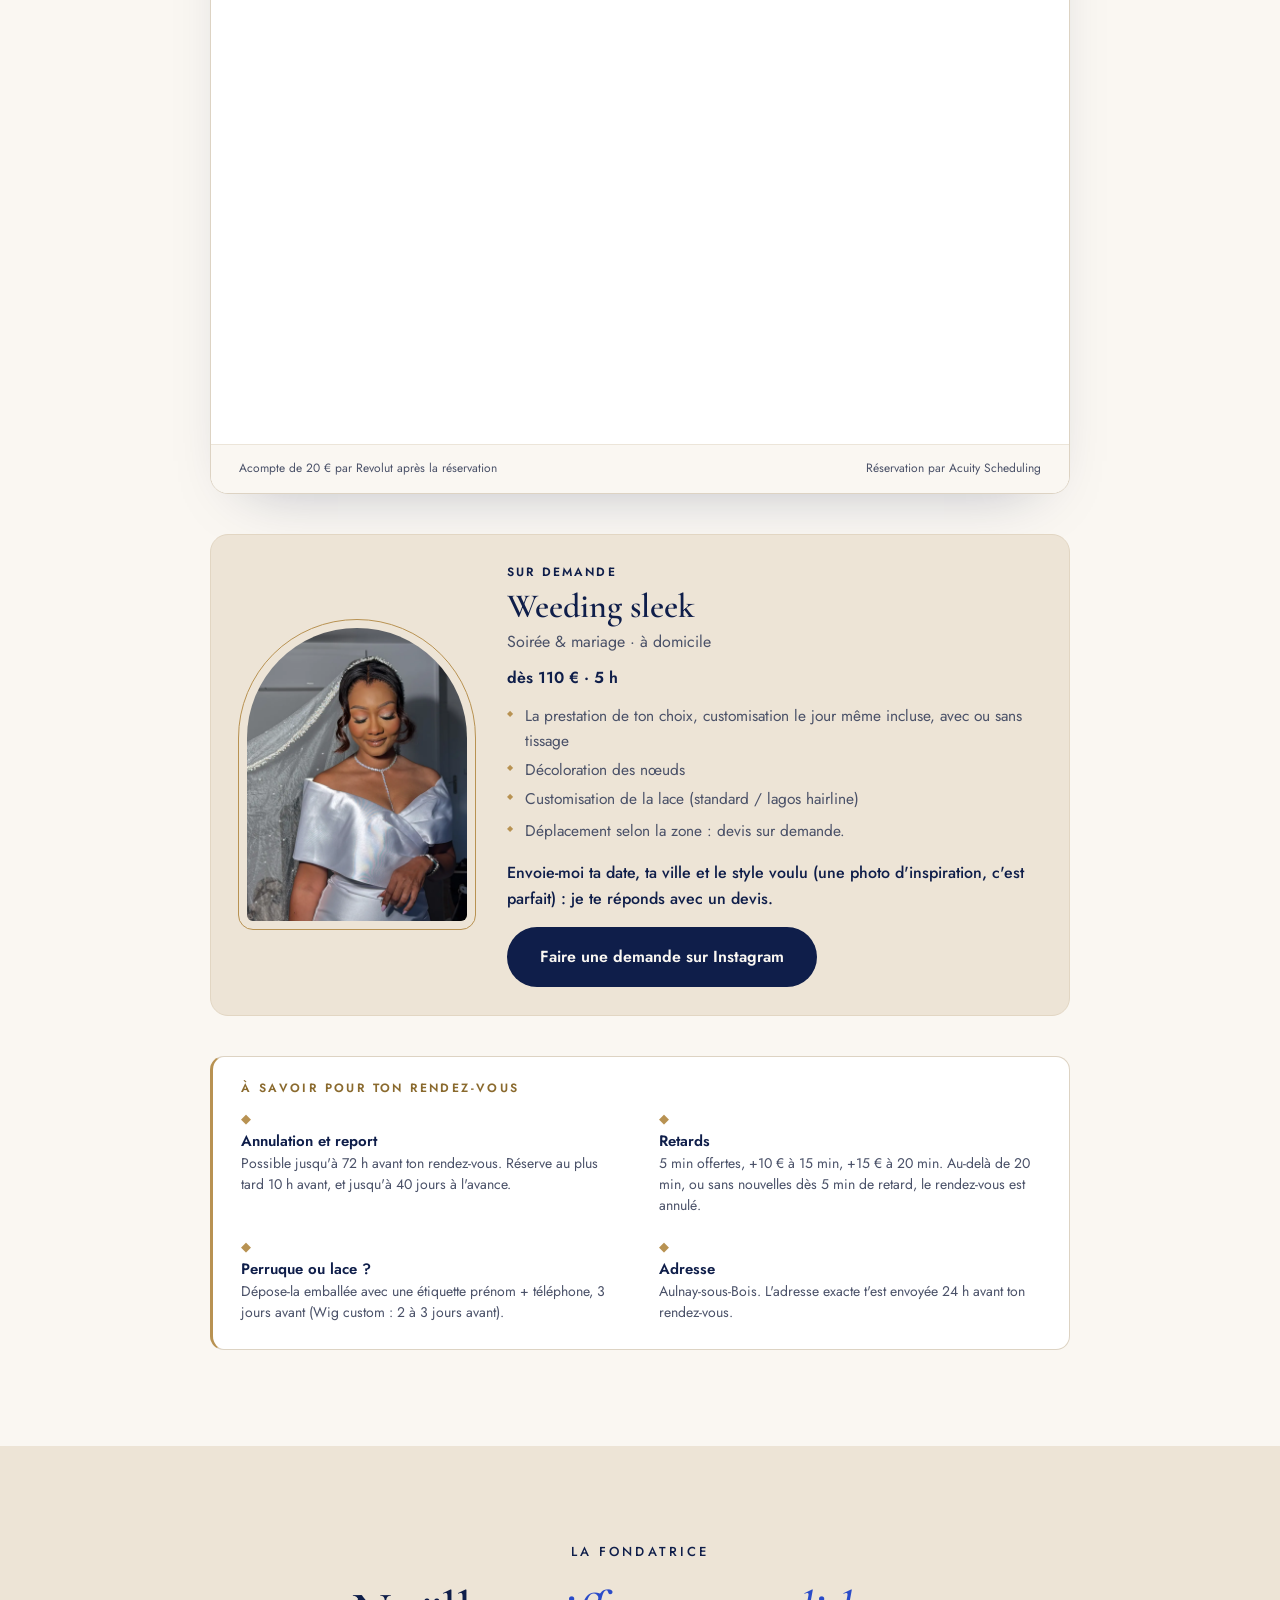
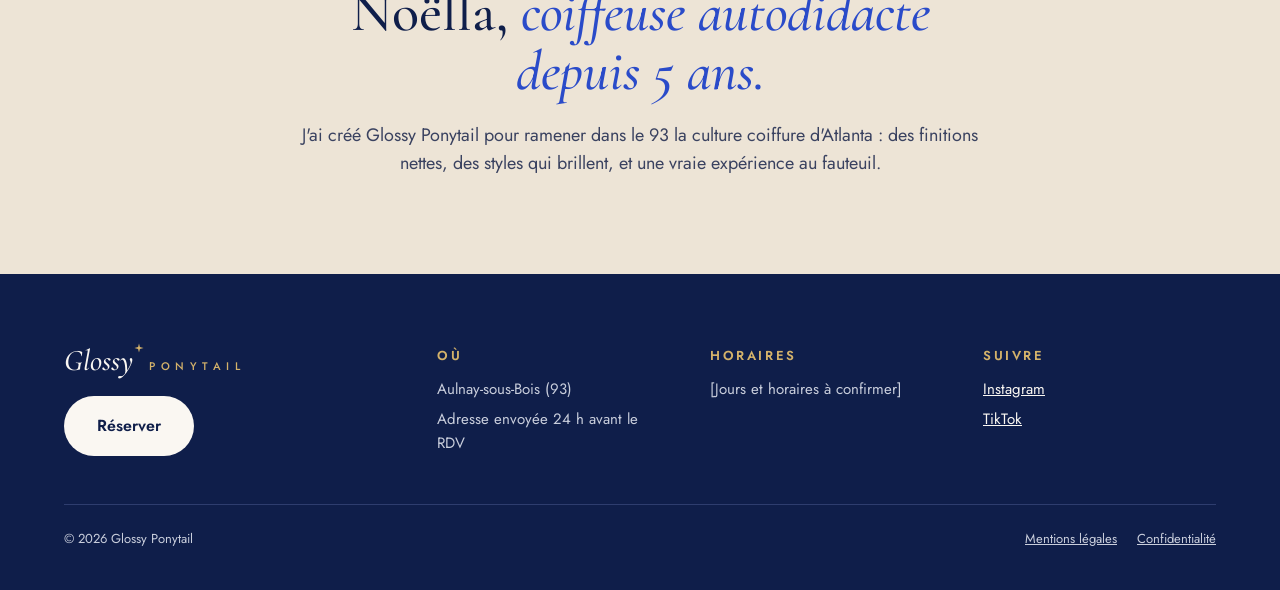
==== commit 1bf821bd: "Encadré acompte affiché sous la ligne d'étapes, boutons Acompte et À savoir retirés Co-Authored-By: " ====
--- a/index.html
+++ b/index.html
@@ -106,7 +106,6 @@
         <li><span class="stepper-num" aria-hidden="true">2</span>Créneau</li>
         <li><span class="stepper-num" aria-hidden="true">3</span>Acompte</li>
       </ol>
-      <a class="btn btn-outline btn-small stepper-know" href="#savoir">À savoir pour ton rendez-vous <span aria-hidden="true">↓</span></a>
       <div class="booking-card">
         <!-- Rempli par js/main.js : module Acuity si configuré, sinon liste des prestations -->
         <div id="booking-zone" aria-live="polite">
--- a/css/styles.css
+++ b/css/styles.css
@@ -53,6 +53,7 @@
 :focus-visible { outline: 2px solid var(--roi); outline-offset: 3px; }
 
 section[id], .know, .booking-card { scroll-margin-top: 92px; }
+.booking .section-head { scroll-margin-top: 100px; }
 .sr-only { position: absolute; width: 1px; height: 1px; margin: -1px; padding: 0; overflow: hidden; clip: rect(0, 0, 0, 0); white-space: nowrap; border: 0; }
 
 .container { max-width: var(--container); margin: 0 auto; padding-left: var(--gutter); padding-right: var(--gutter); }
@@ -173,17 +174,6 @@
 }
 .stepper li { display: inline-flex; align-items: center; gap: 10px; }
 .stepper li + li::before { content: ''; width: 28px; height: 1px; background: var(--dore); margin-right: 18px; }
-.stepper-btn {
-  display: inline-flex; align-items: center; gap: 10px; font: inherit; color: var(--nuit); cursor: pointer;
-  background: var(--sable); border: 1px solid var(--nuit); border-radius: 999px; padding: 5px 14px 5px 6px;
-  transition: background .2s, color .2s;
-}
-.stepper-btn:hover { background: var(--nuit); color: var(--ivoire); }
-.stepper-btn:hover .stepper-num { background: var(--ivoire); }
-.stepper-know { margin-top: -18px; gap: 8px; }
-.stepper-btn:focus-visible { outline: 2px solid var(--roi); outline-offset: 3px; }
-.stepper-chevron { font-size: 12px; transition: transform .2s; }
-.stepper-btn[aria-expanded="true"] .stepper-chevron { transform: rotate(180deg); }
 .stepper-num {
   display: inline-flex; align-items: center; justify-content: center;
   width: 28px; height: 28px; border-radius: 50%; border: 1px solid var(--dore);
@@ -435,7 +425,6 @@
   .stepper li { gap: 7px; }
   .stepper li + li::before { width: 12px; margin-right: 5px; }
   .stepper-num { width: 24px; height: 24px; font-size: 15px; }
-  .stepper-btn { gap: 6px; padding: 4px 10px 4px 4px; }
   .know { padding: 18px 18px 22px; }
   .acompte { padding: 20px 18px; }
   .acompte-title { font-size: 26px; }
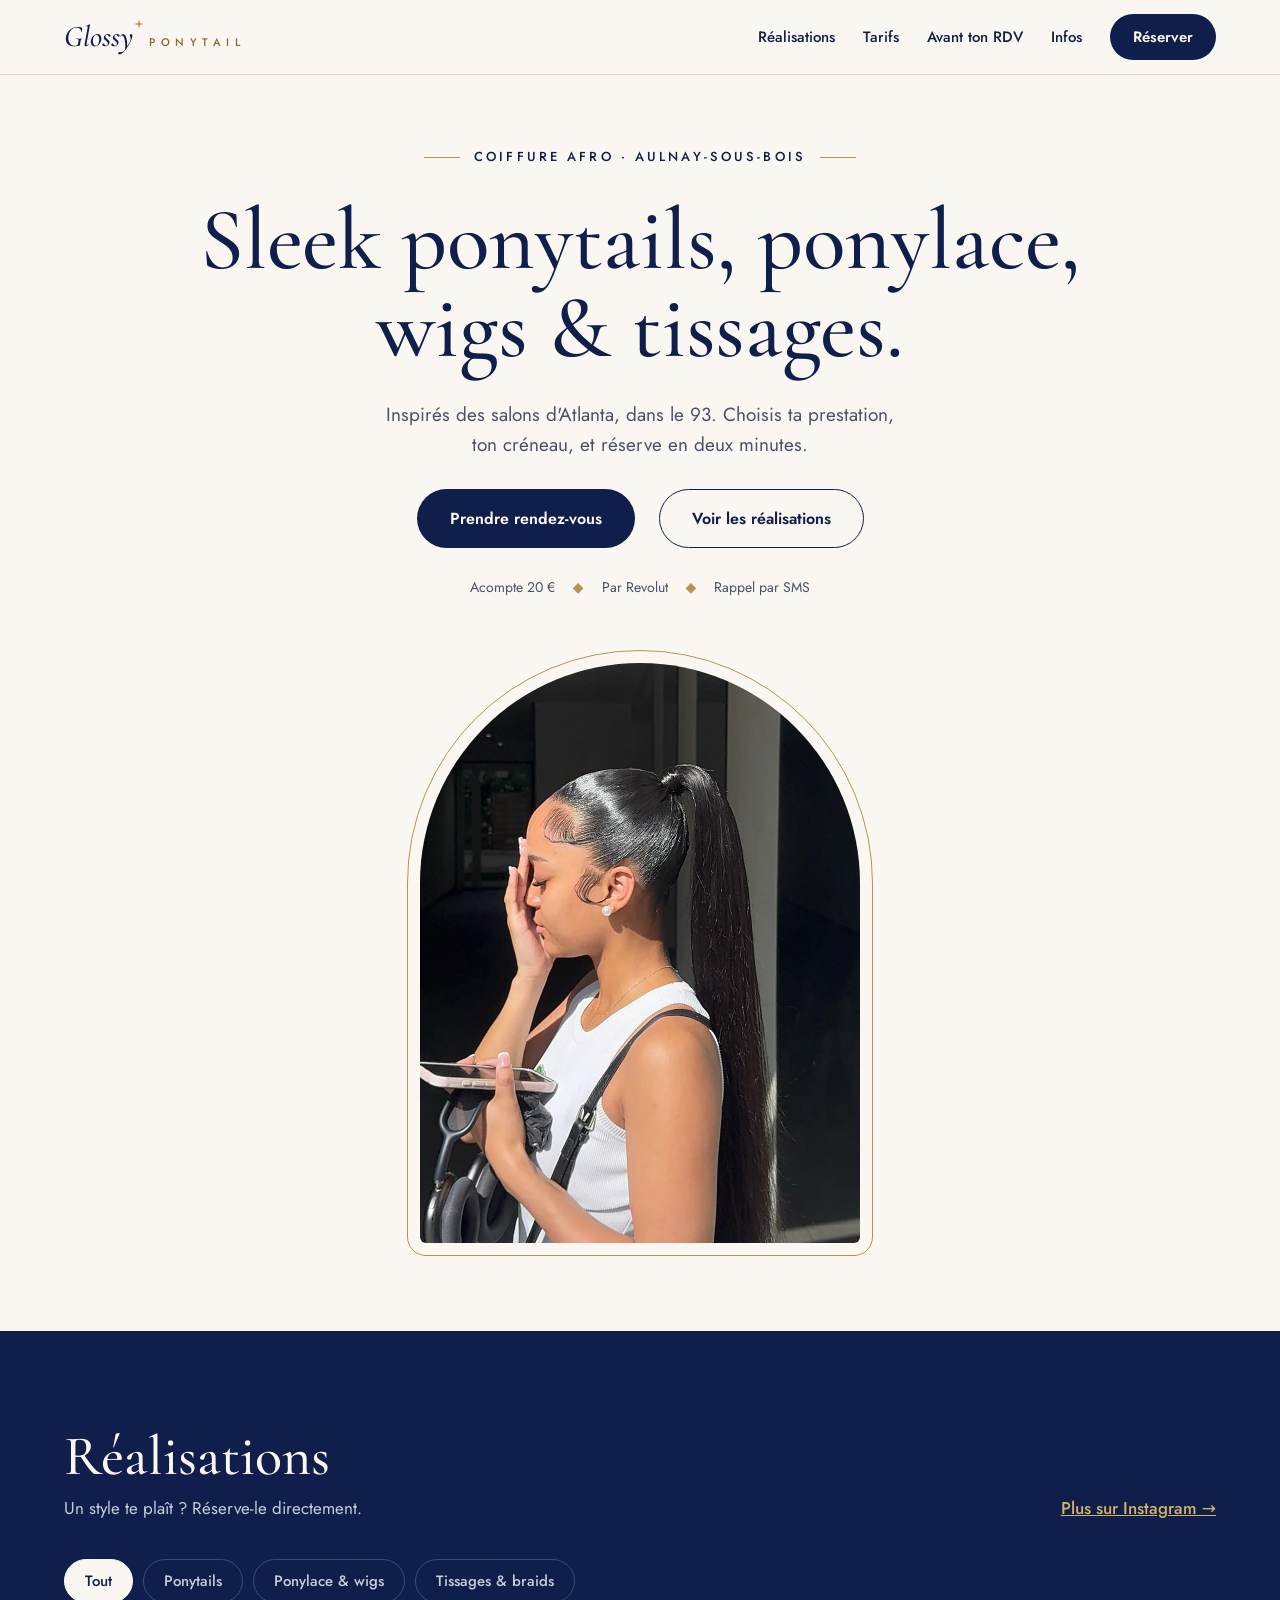
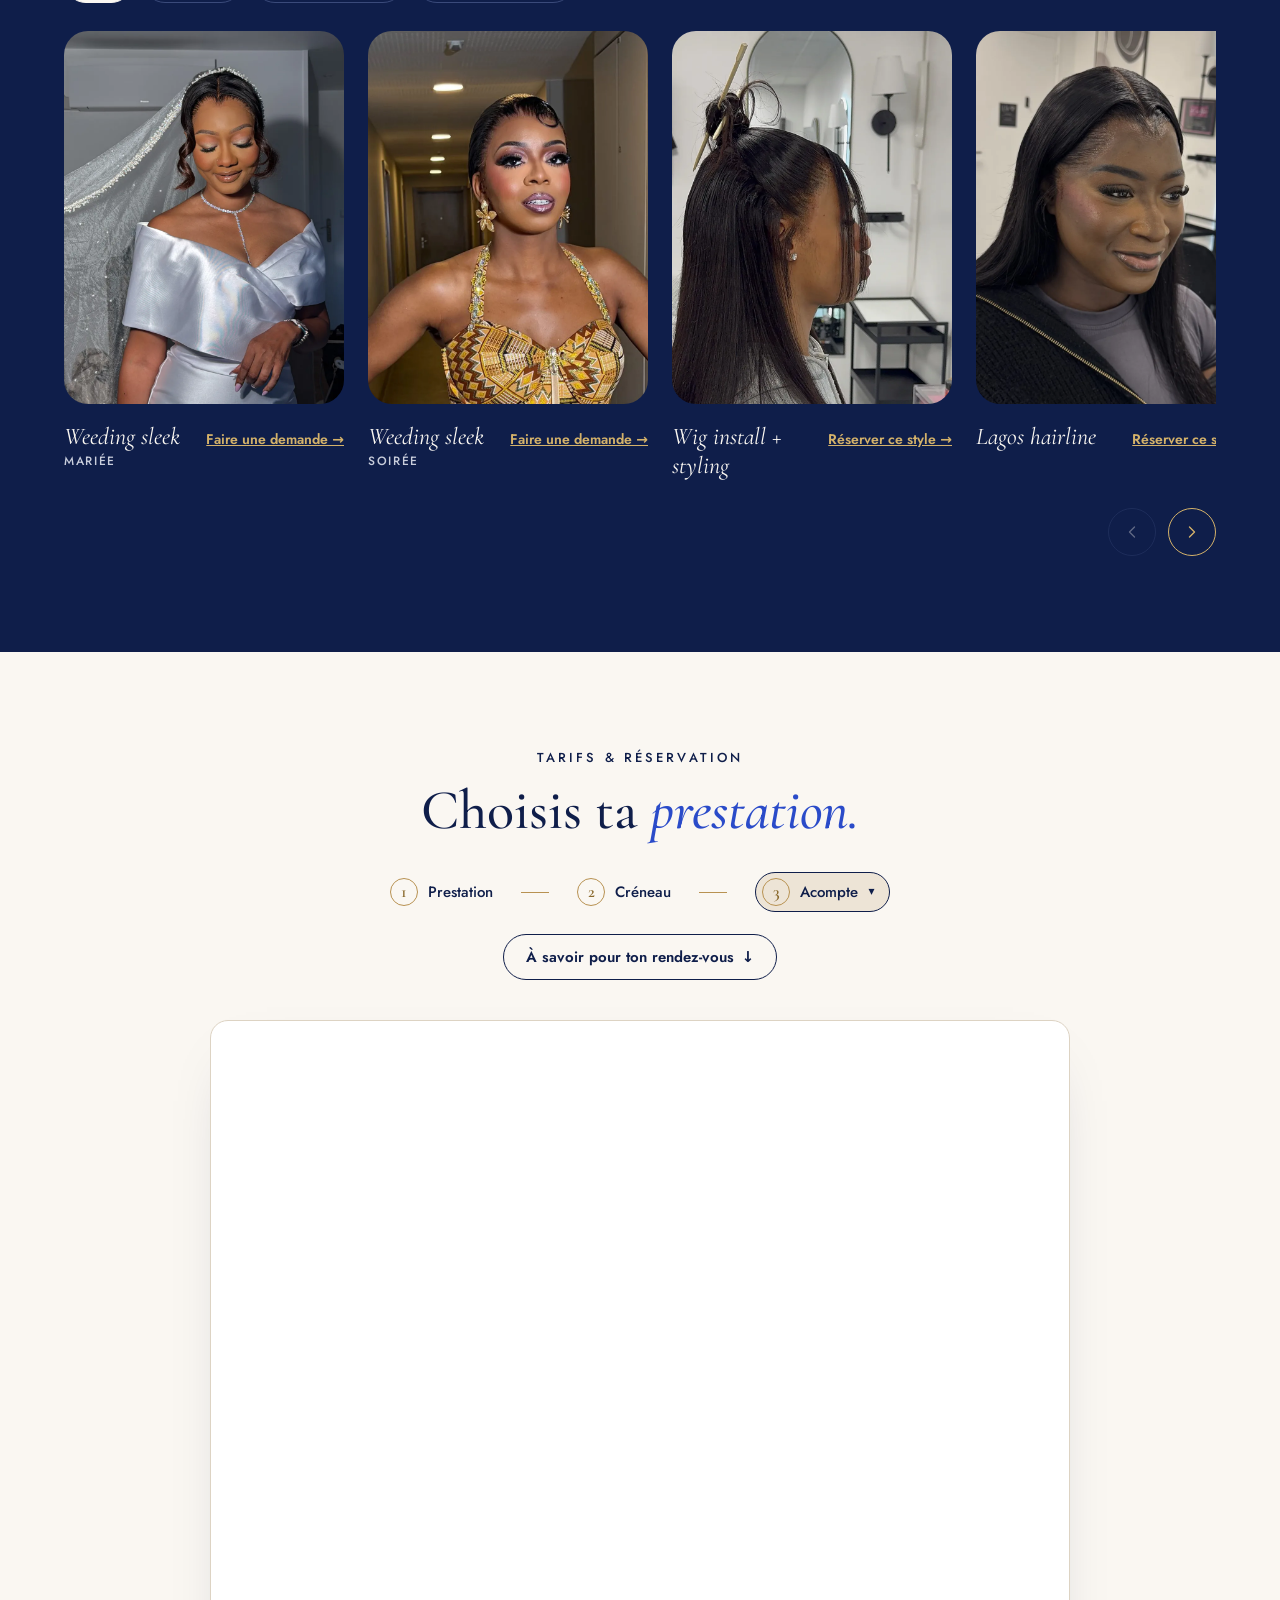
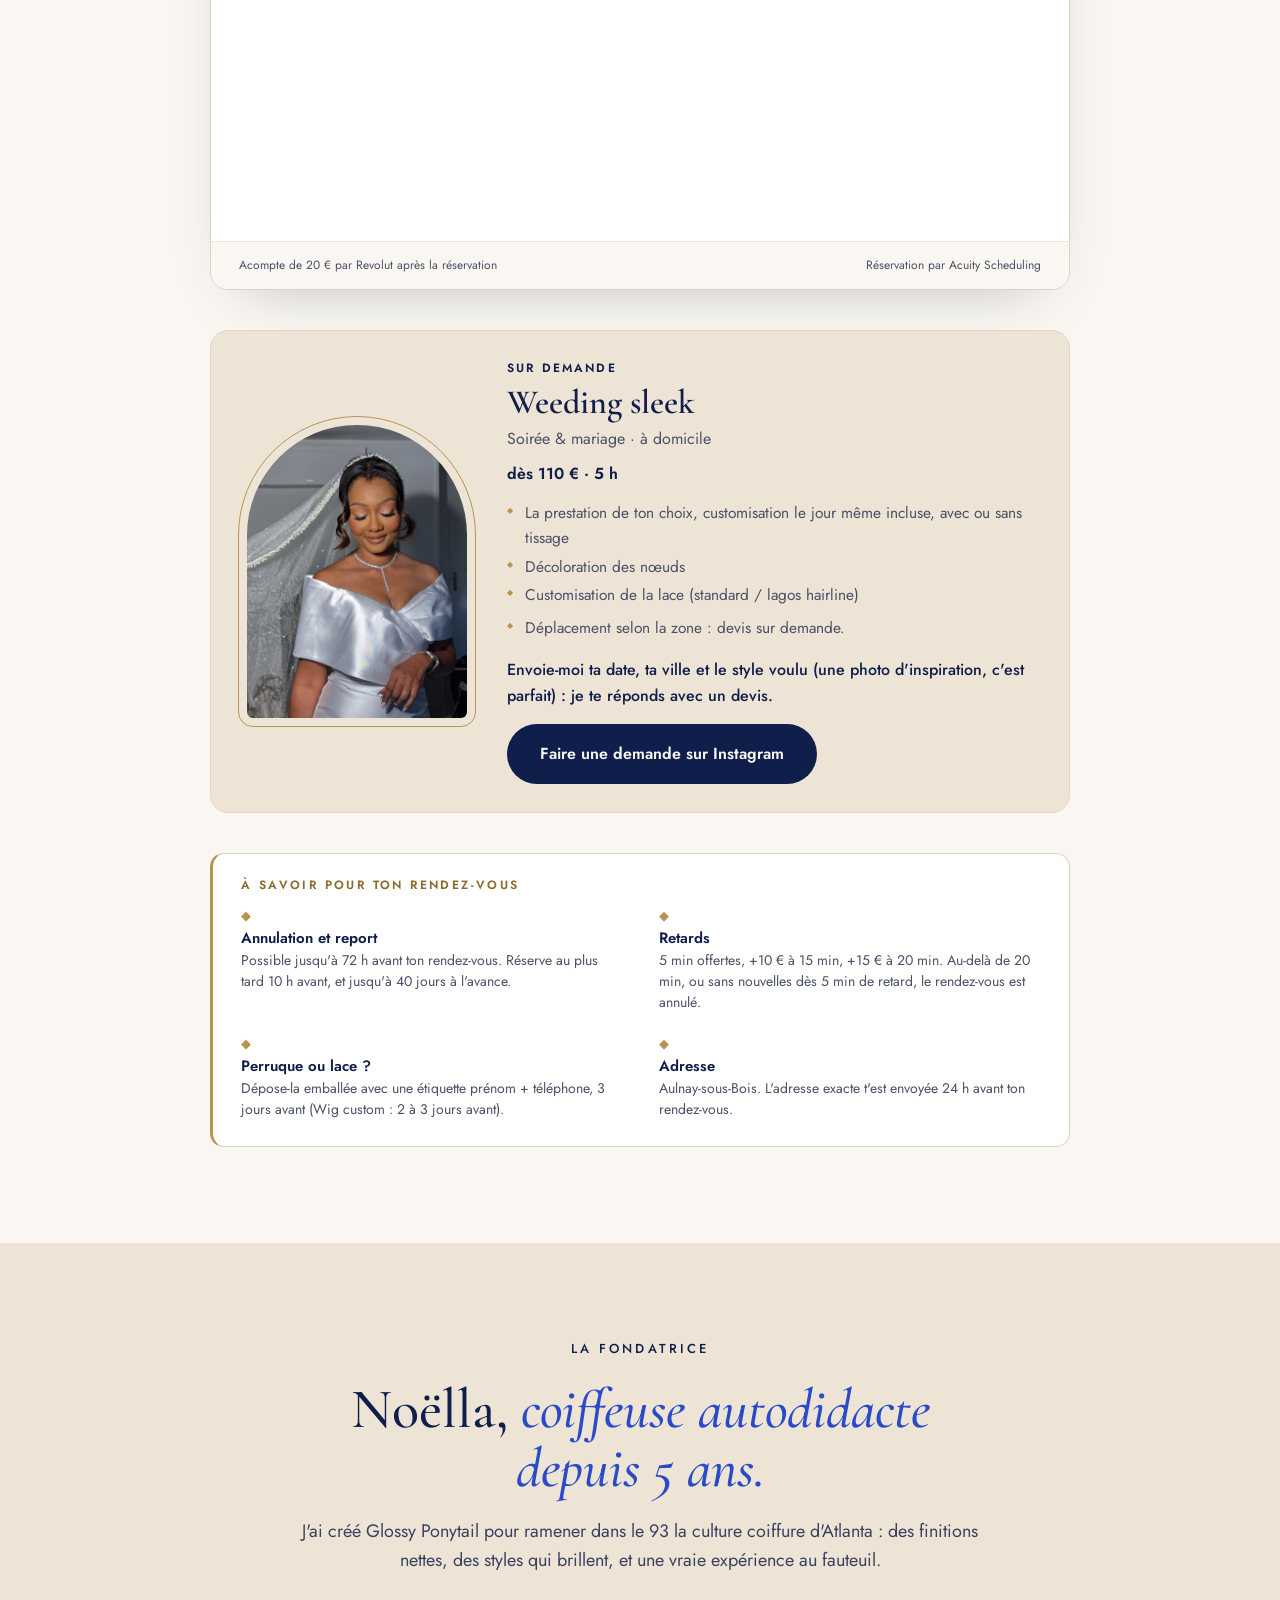
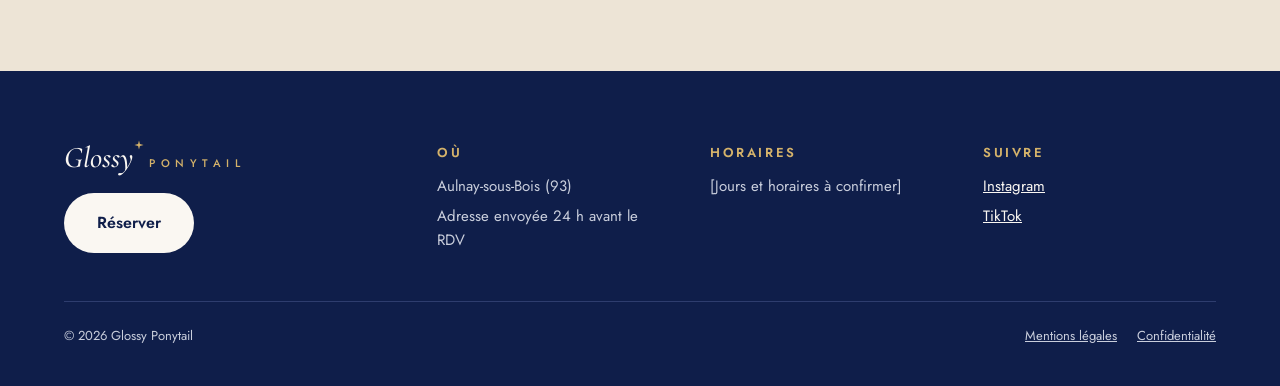
==== commit 39bde529: "Revert "Encadré acompte affiché sous la ligne d'étapes, boutons Acompte et À savoir retirés" This re" ====
--- a/index.html
+++ b/index.html
@@ -106,6 +106,7 @@
         <li><span class="stepper-num" aria-hidden="true">2</span>Créneau</li>
         <li><span class="stepper-num" aria-hidden="true">3</span>Acompte</li>
       </ol>
+      <a class="btn btn-outline btn-small stepper-know" href="#savoir">À savoir pour ton rendez-vous <span aria-hidden="true">↓</span></a>
       <div class="booking-card">
         <!-- Rempli par js/main.js : module Acuity si configuré, sinon liste des prestations -->
         <div id="booking-zone" aria-live="polite">
--- a/css/styles.css
+++ b/css/styles.css
@@ -174,6 +174,17 @@
 }
 .stepper li { display: inline-flex; align-items: center; gap: 10px; }
 .stepper li + li::before { content: ''; width: 28px; height: 1px; background: var(--dore); margin-right: 18px; }
+.stepper-btn {
+  display: inline-flex; align-items: center; gap: 10px; font: inherit; color: var(--nuit); cursor: pointer;
+  background: var(--sable); border: 1px solid var(--nuit); border-radius: 999px; padding: 5px 14px 5px 6px;
+  transition: background .2s, color .2s;
+}
+.stepper-btn:hover { background: var(--nuit); color: var(--ivoire); }
+.stepper-btn:hover .stepper-num { background: var(--ivoire); }
+.stepper-know { margin-top: -18px; gap: 8px; }
+.stepper-btn:focus-visible { outline: 2px solid var(--roi); outline-offset: 3px; }
+.stepper-chevron { font-size: 12px; transition: transform .2s; }
+.stepper-btn[aria-expanded="true"] .stepper-chevron { transform: rotate(180deg); }
 .stepper-num {
   display: inline-flex; align-items: center; justify-content: center;
   width: 28px; height: 28px; border-radius: 50%; border: 1px solid var(--dore);
@@ -425,6 +436,7 @@
   .stepper li { gap: 7px; }
   .stepper li + li::before { width: 12px; margin-right: 5px; }
   .stepper-num { width: 24px; height: 24px; font-size: 15px; }
+  .stepper-btn { gap: 6px; padding: 4px 10px 4px 4px; }
   .know { padding: 18px 18px 22px; }
   .acompte { padding: 20px 18px; }
   .acompte-title { font-size: 26px; }
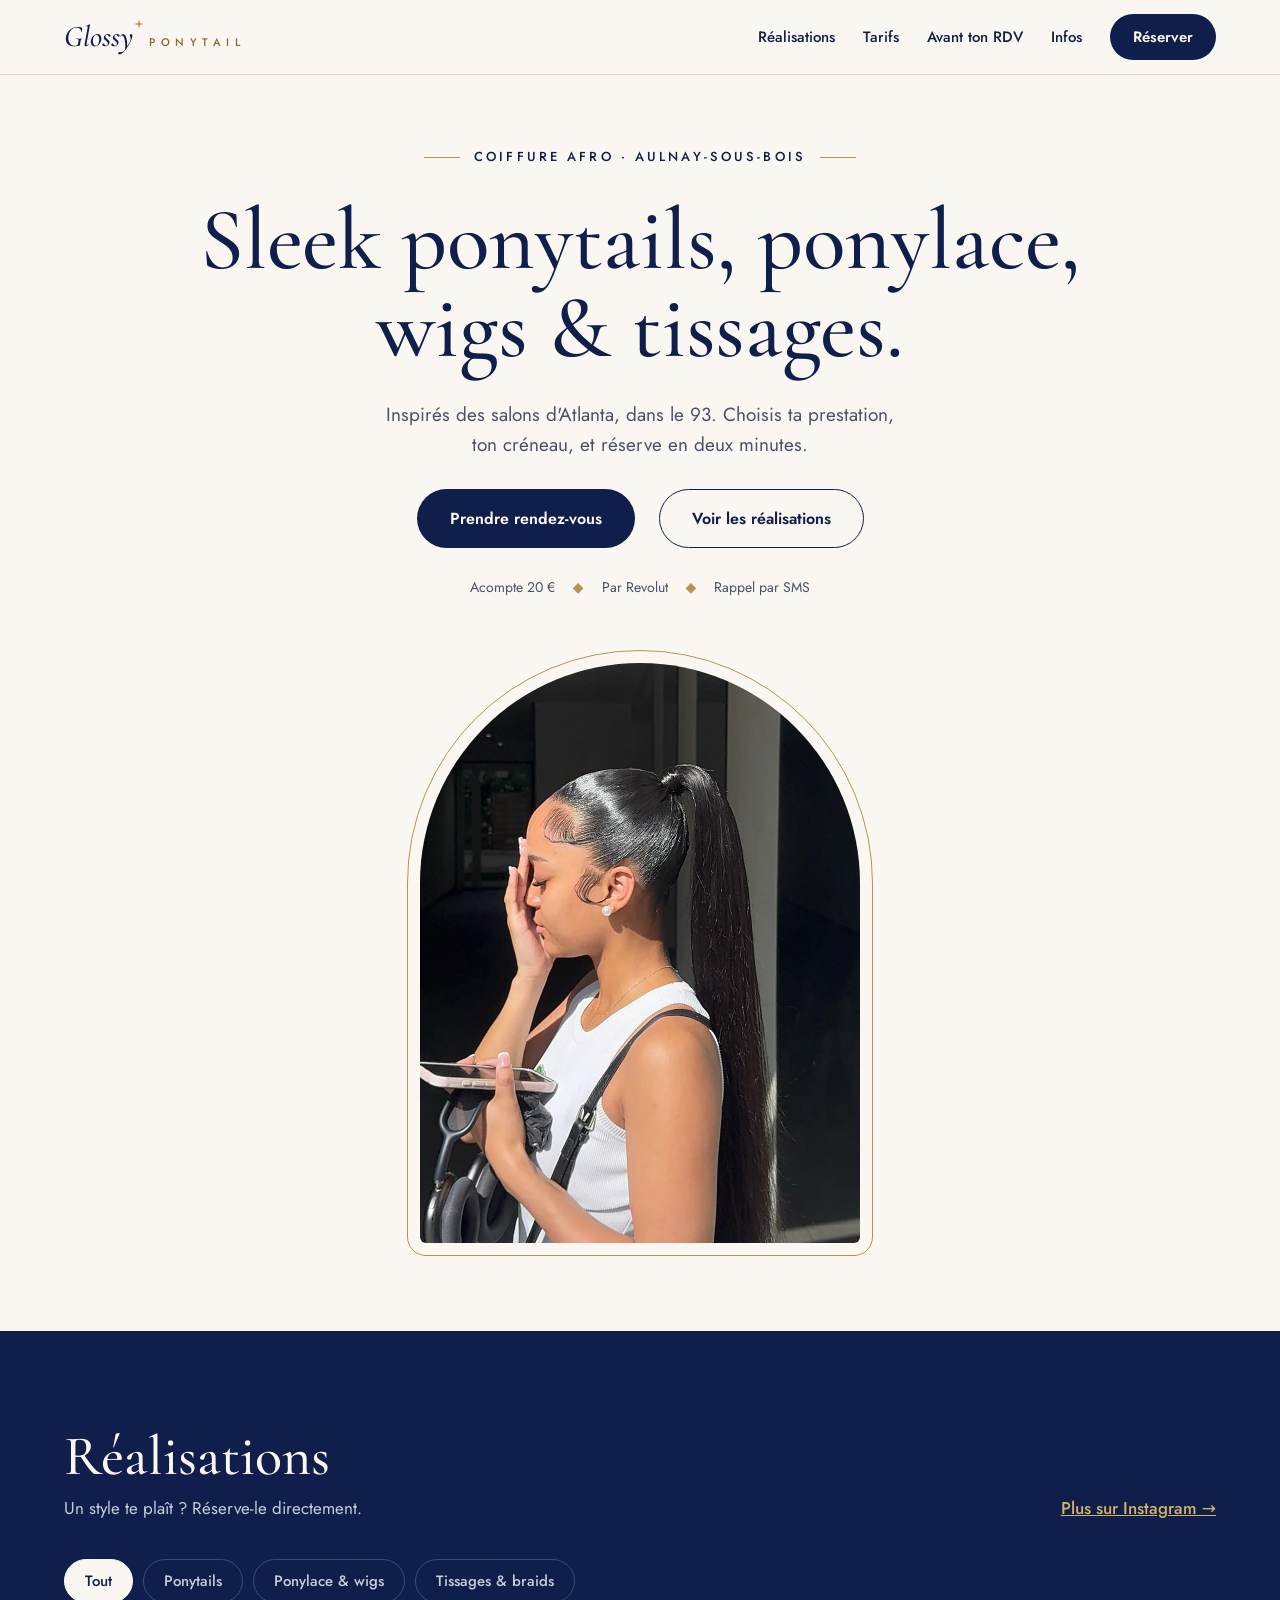
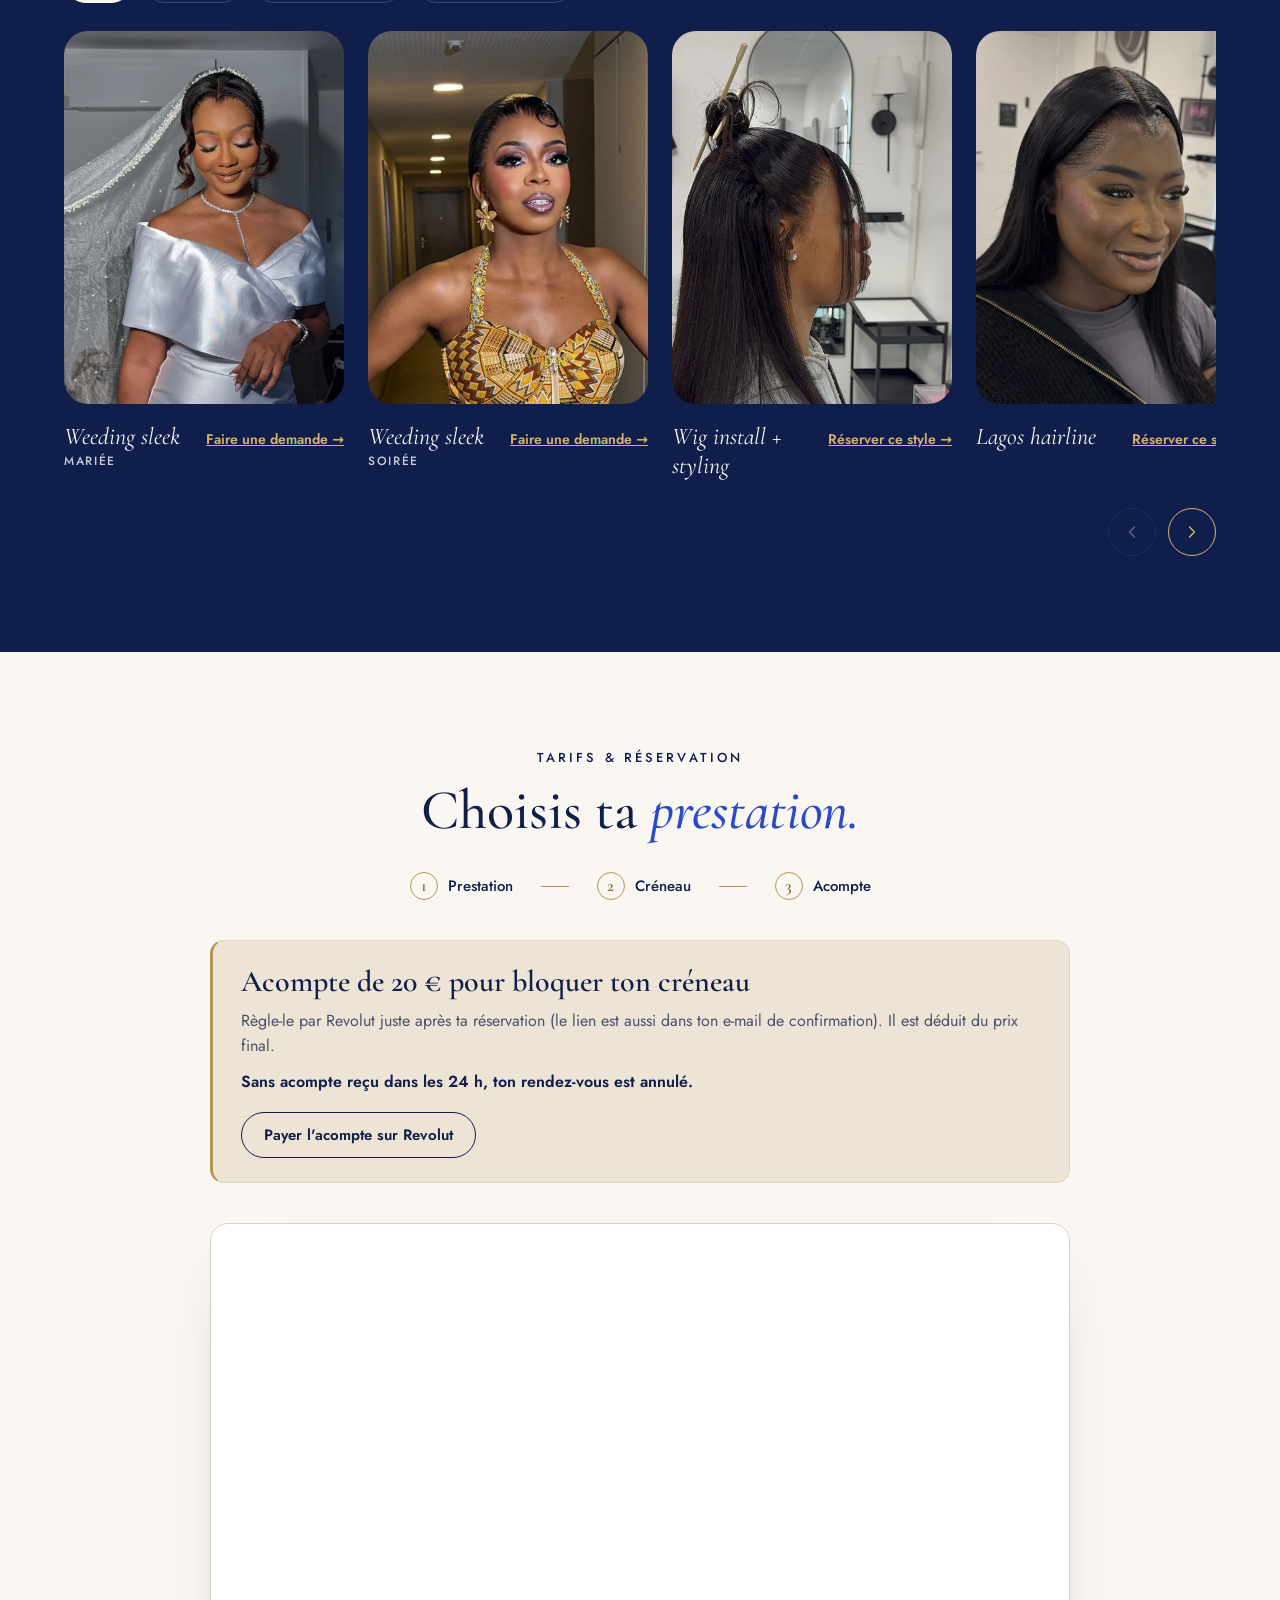
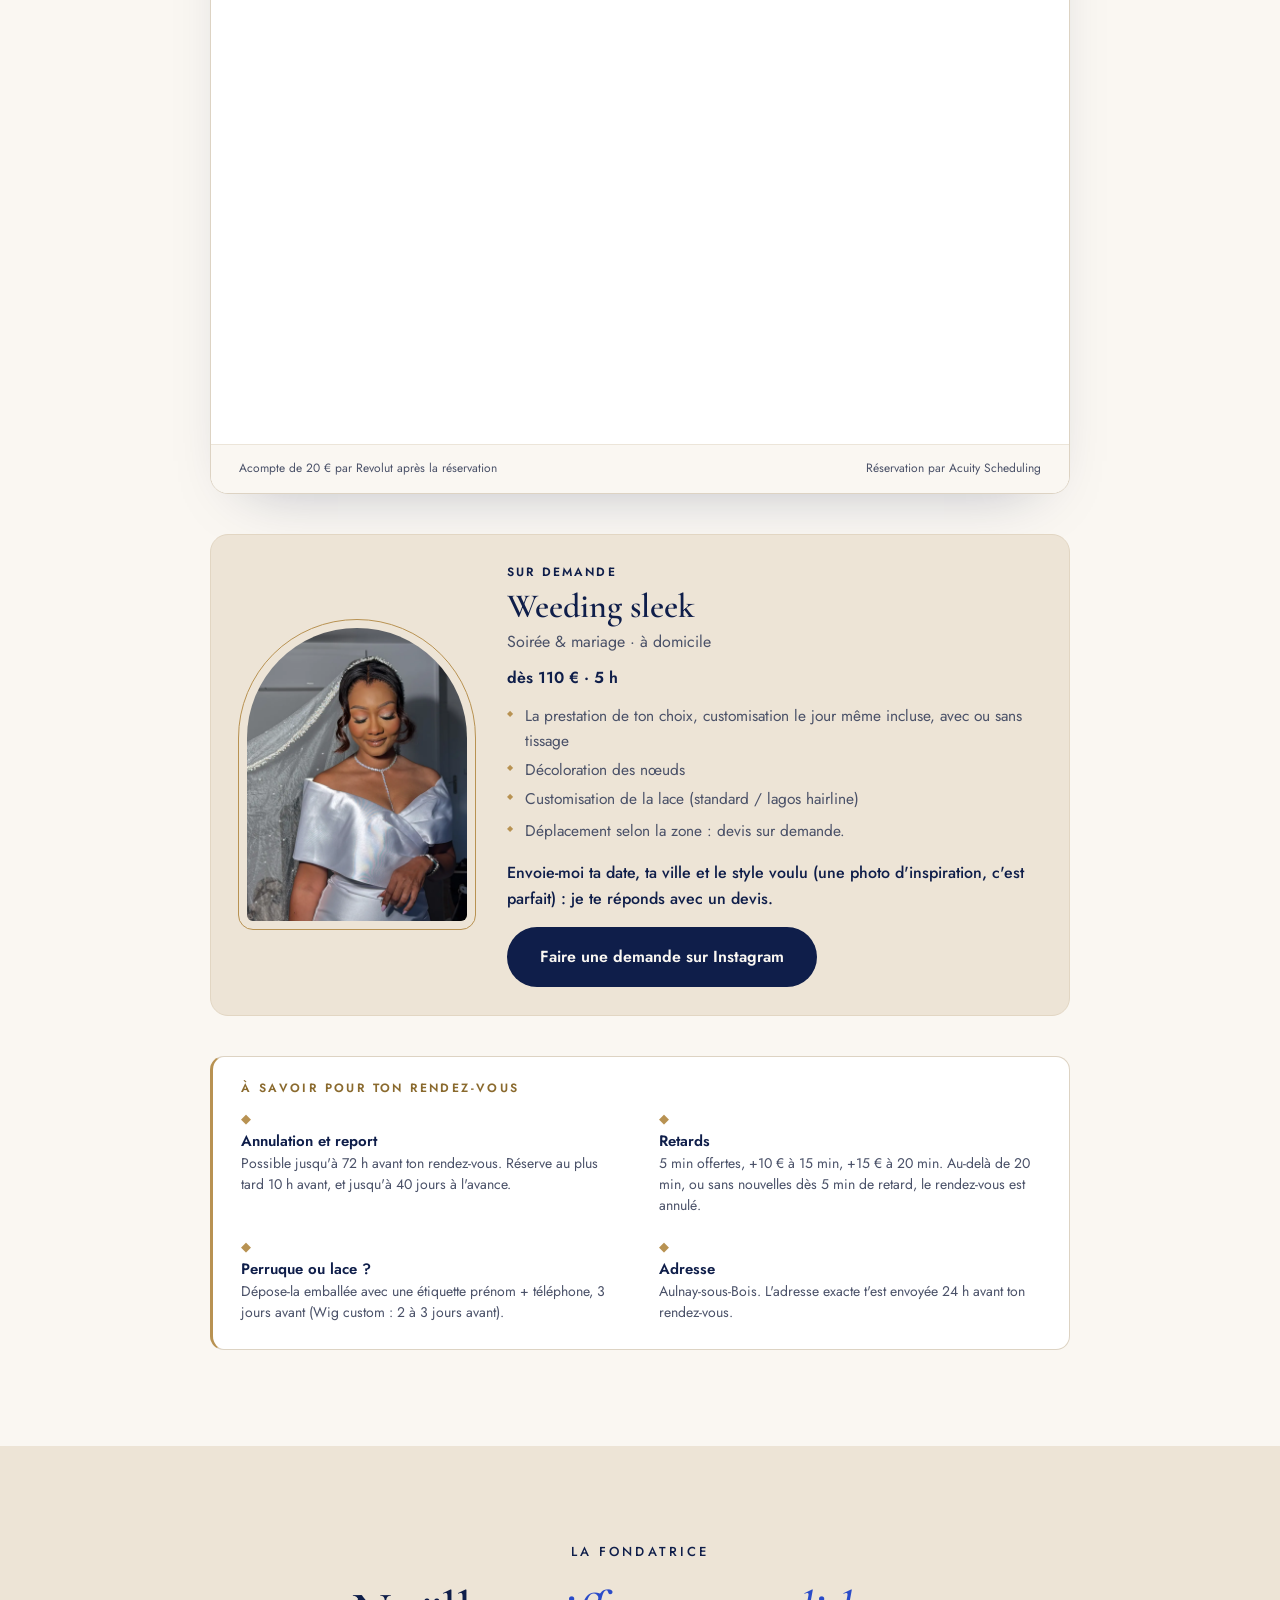
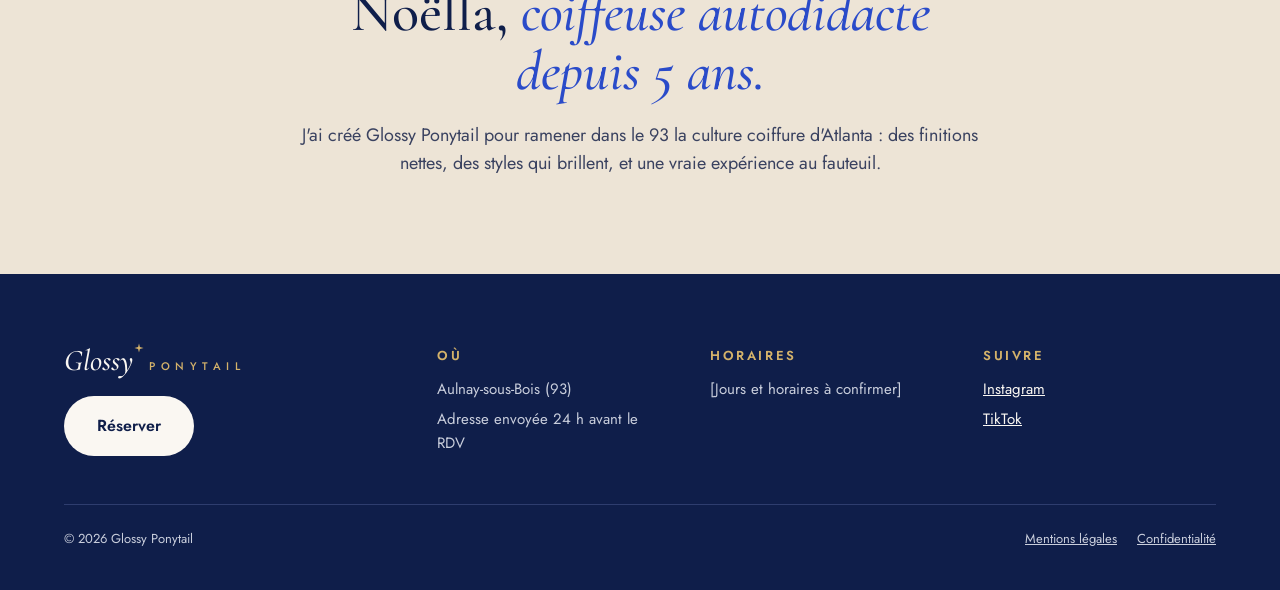
==== commit 6c7b1675: "Reapply "Encadré acompte affiché sous la ligne d'étapes, boutons Acompte et À savoir retirés" This r" ====
--- a/index.html
+++ b/index.html
@@ -106,7 +106,6 @@
         <li><span class="stepper-num" aria-hidden="true">2</span>Créneau</li>
         <li><span class="stepper-num" aria-hidden="true">3</span>Acompte</li>
       </ol>
-      <a class="btn btn-outline btn-small stepper-know" href="#savoir">À savoir pour ton rendez-vous <span aria-hidden="true">↓</span></a>
       <div class="booking-card">
         <!-- Rempli par js/main.js : module Acuity si configuré, sinon liste des prestations -->
         <div id="booking-zone" aria-live="polite">
--- a/css/styles.css
+++ b/css/styles.css
@@ -174,17 +174,6 @@
 }
 .stepper li { display: inline-flex; align-items: center; gap: 10px; }
 .stepper li + li::before { content: ''; width: 28px; height: 1px; background: var(--dore); margin-right: 18px; }
-.stepper-btn {
-  display: inline-flex; align-items: center; gap: 10px; font: inherit; color: var(--nuit); cursor: pointer;
-  background: var(--sable); border: 1px solid var(--nuit); border-radius: 999px; padding: 5px 14px 5px 6px;
-  transition: background .2s, color .2s;
-}
-.stepper-btn:hover { background: var(--nuit); color: var(--ivoire); }
-.stepper-btn:hover .stepper-num { background: var(--ivoire); }
-.stepper-know { margin-top: -18px; gap: 8px; }
-.stepper-btn:focus-visible { outline: 2px solid var(--roi); outline-offset: 3px; }
-.stepper-chevron { font-size: 12px; transition: transform .2s; }
-.stepper-btn[aria-expanded="true"] .stepper-chevron { transform: rotate(180deg); }
 .stepper-num {
   display: inline-flex; align-items: center; justify-content: center;
   width: 28px; height: 28px; border-radius: 50%; border: 1px solid var(--dore);
@@ -436,7 +425,6 @@
   .stepper li { gap: 7px; }
   .stepper li + li::before { width: 12px; margin-right: 5px; }
   .stepper-num { width: 24px; height: 24px; font-size: 15px; }
-  .stepper-btn { gap: 6px; padding: 4px 10px 4px 4px; }
   .know { padding: 18px 18px 22px; }
   .acompte { padding: 20px 18px; }
   .acompte-title { font-size: 26px; }
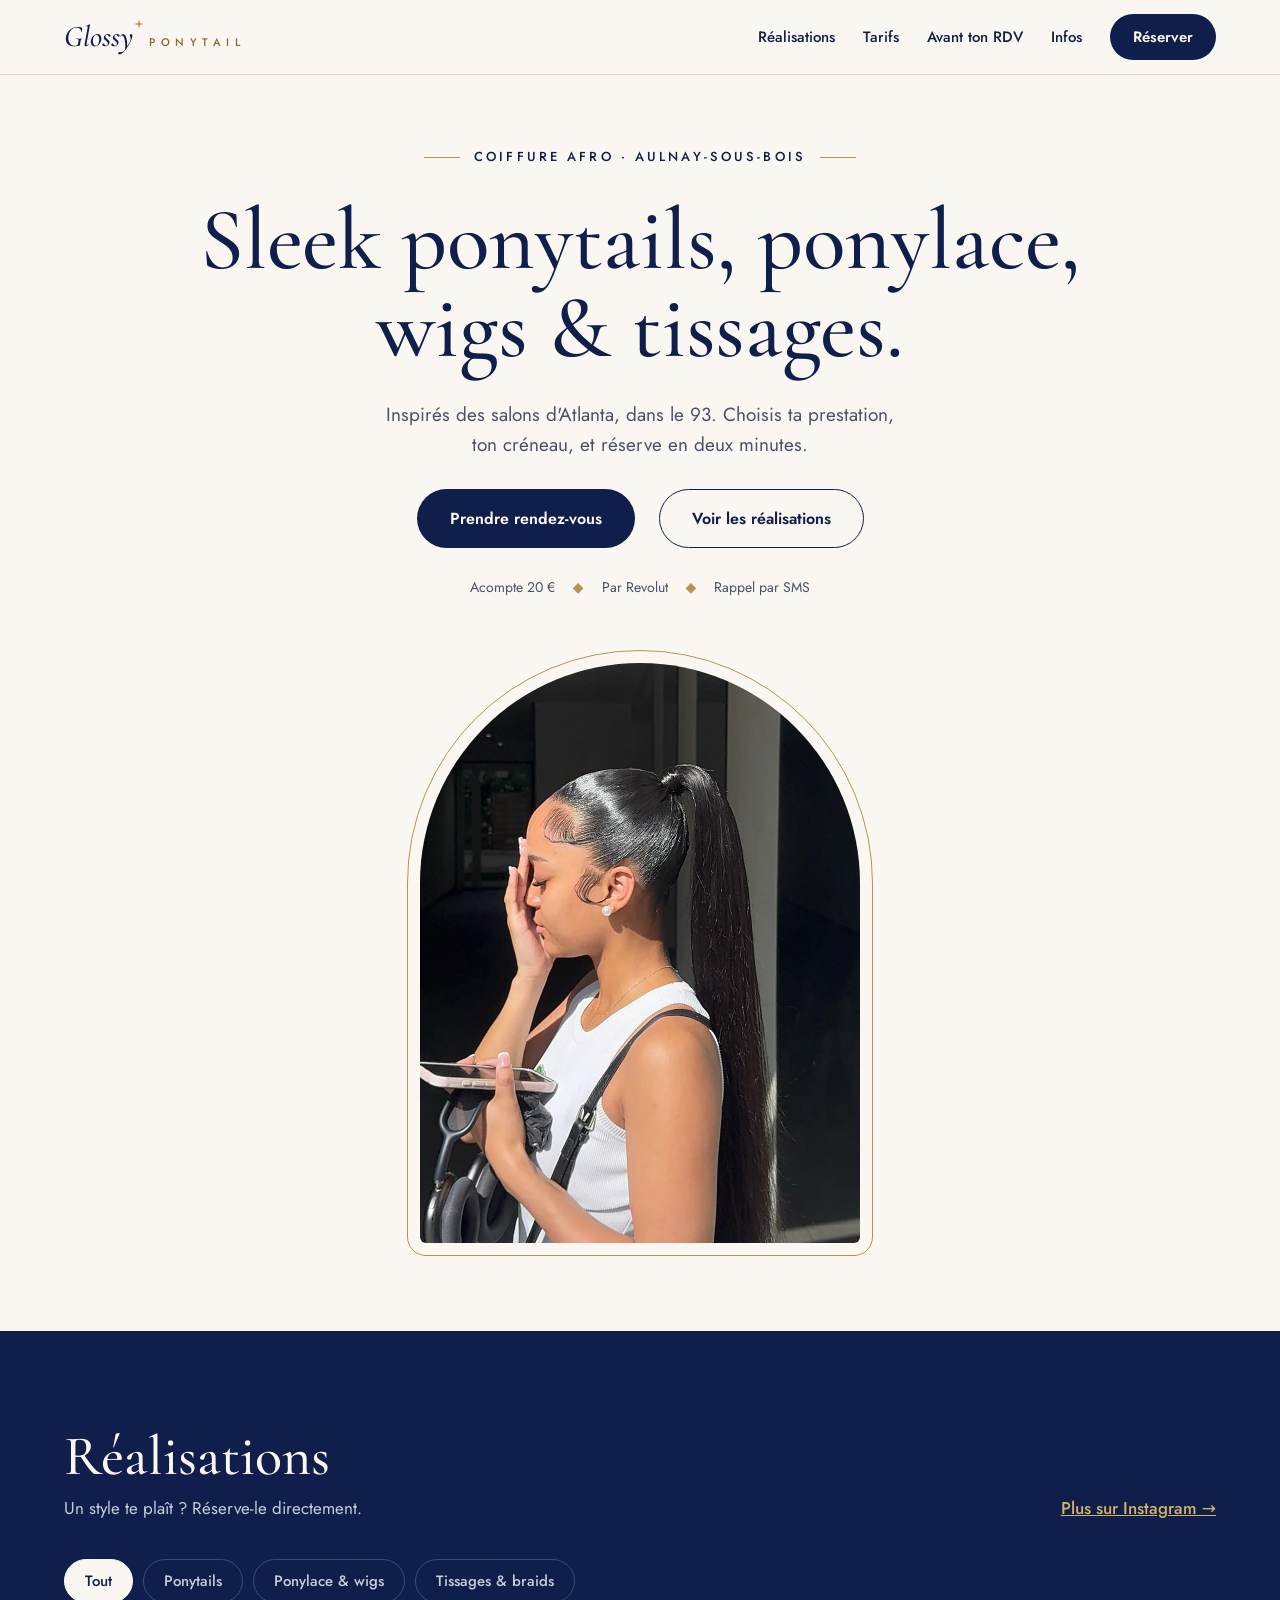
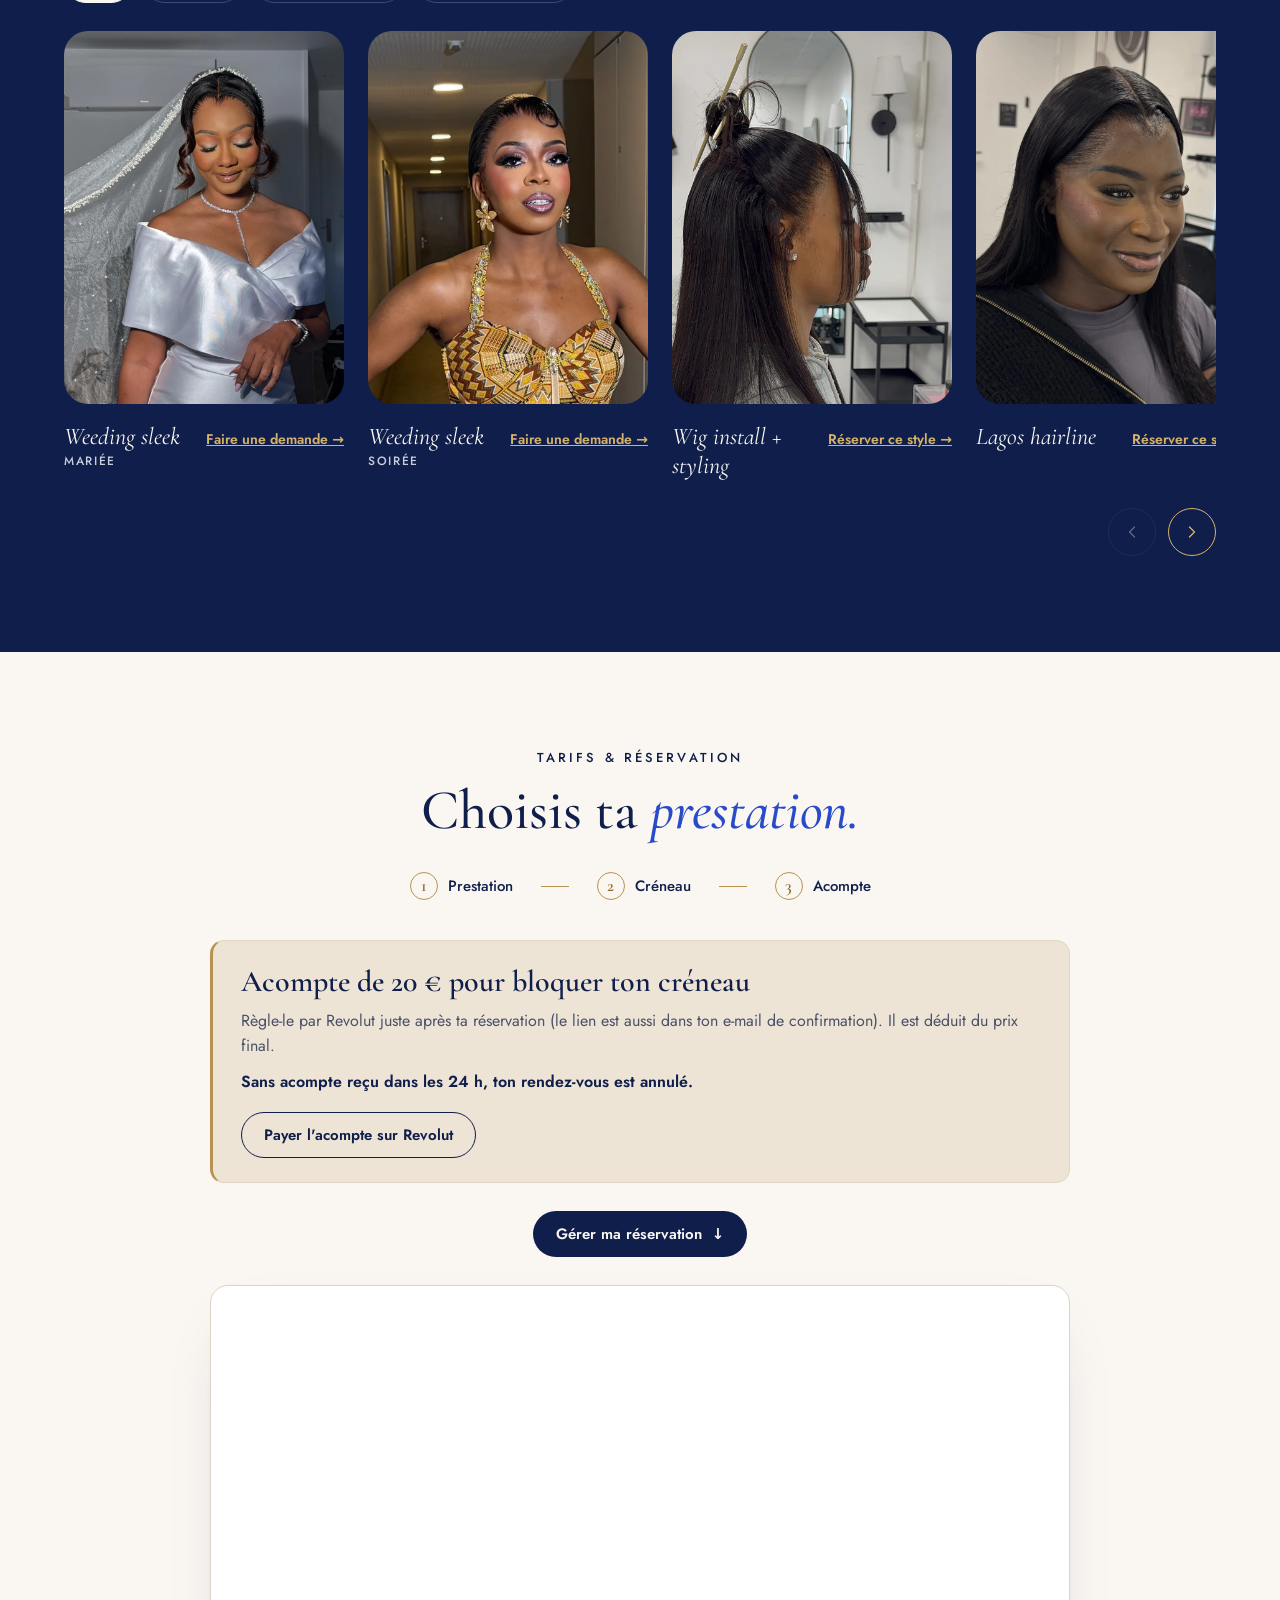
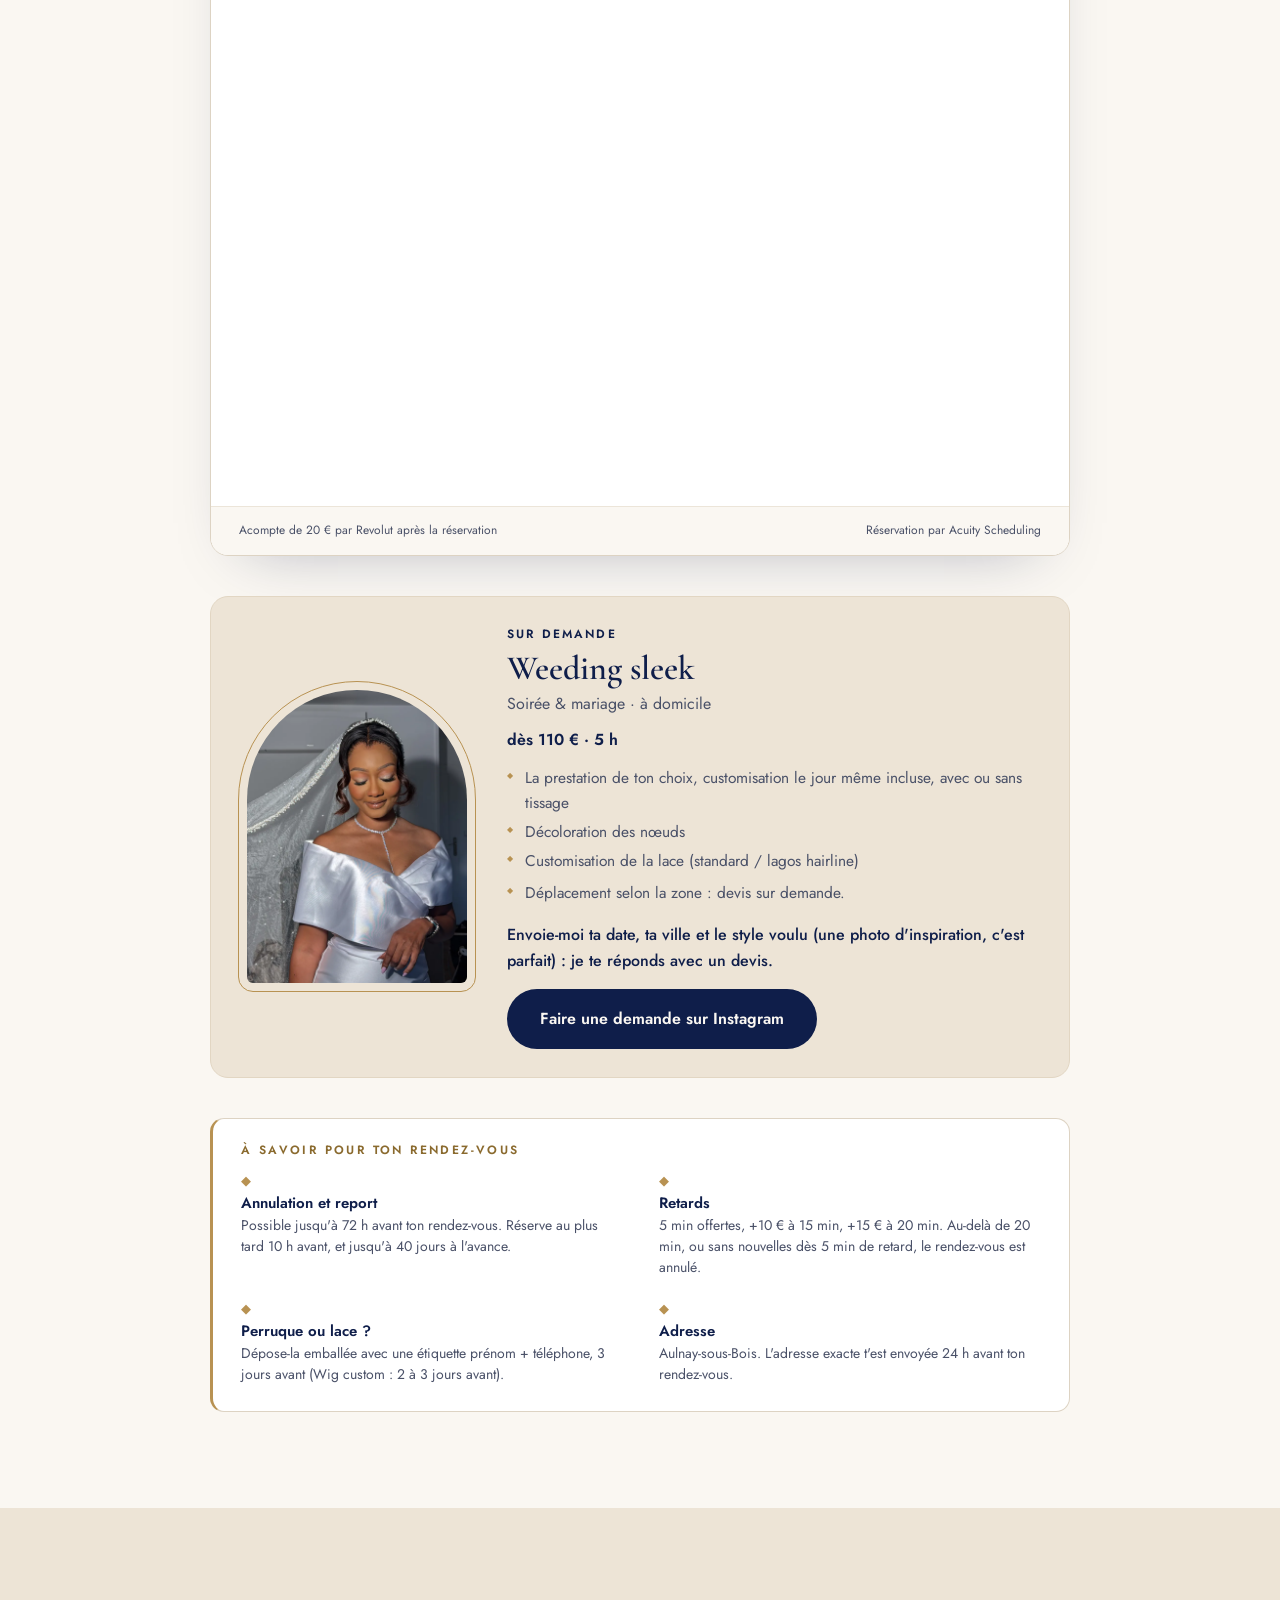
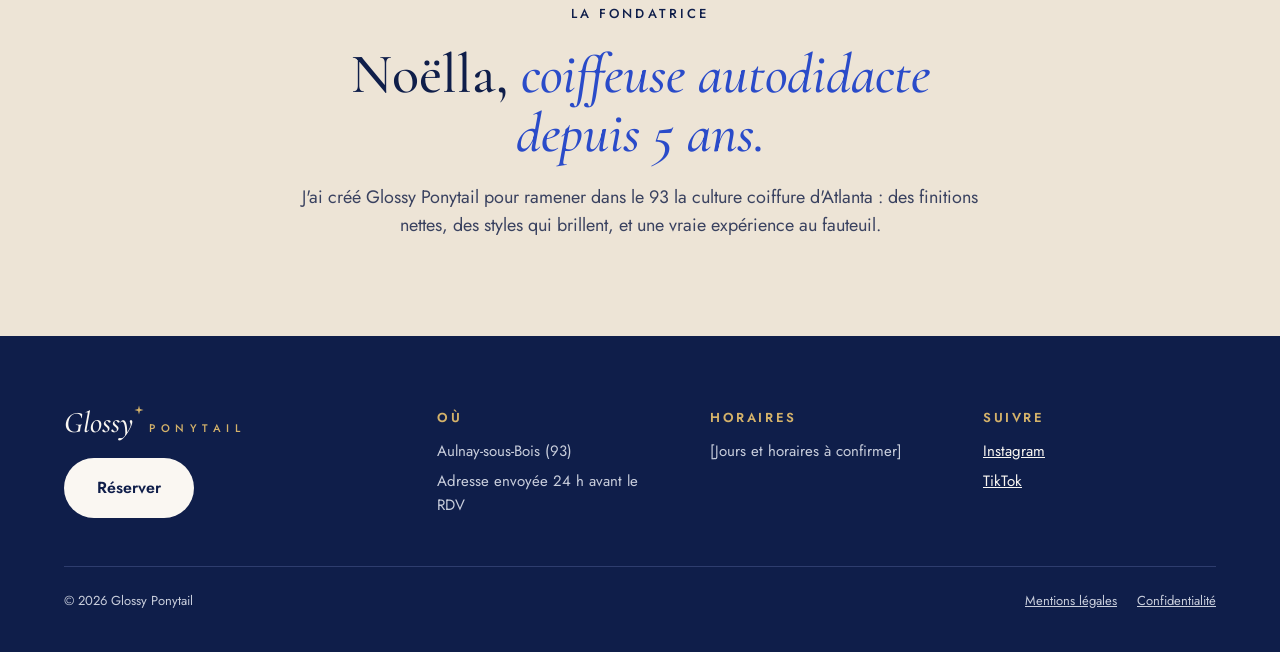
==== commit 70748b03: "Bouton « Gérer ma réservation » avec flèche animée entre l'encadré acompte et le module Co-Authored-" ====
--- a/index.html
+++ b/index.html
@@ -106,7 +106,8 @@
         <li><span class="stepper-num" aria-hidden="true">2</span>Créneau</li>
         <li><span class="stepper-num" aria-hidden="true">3</span>Acompte</li>
       </ol>
-      <div class="booking-card">
+      <a class="btn btn-dark btn-small manage-cta" href="#module-reservation">Gérer ma réservation <span class="manage-arrow" aria-hidden="true">↓</span></a>
+      <div class="booking-card" id="module-reservation">
         <!-- Rempli par js/main.js : module Acuity si configuré, sinon liste des prestations -->
         <div id="booking-zone" aria-live="polite">
           <p class="booking-loading">Chargement des prestations…</p>
--- a/css/styles.css
+++ b/css/styles.css
@@ -174,6 +174,9 @@
 }
 .stepper li { display: inline-flex; align-items: center; gap: 10px; }
 .stepper li + li::before { content: ''; width: 28px; height: 1px; background: var(--dore); margin-right: 18px; }
+.manage-cta { gap: 10px; margin: -12px 0; }
+.manage-arrow { display: inline-block; animation: manageNudge 1.6s ease-in-out infinite; }
+@keyframes manageNudge { 0%, 100% { transform: translateY(-1px); opacity: 1; } 50% { transform: translateY(4px); opacity: .4; } }
 .stepper-num {
   display: inline-flex; align-items: center; justify-content: center;
   width: 28px; height: 28px; border-radius: 50%; border: 1px solid var(--dore);
@@ -488,7 +491,7 @@
 }
 
 @media (prefers-reduced-motion: reduce) {
-  .hero-text > *, .hero-visual, .gallery-card.is-entering, .booking-card.is-pulsing, #booking-zone.is-loading::after { animation: none; }
+  .hero-text > *, .hero-visual, .gallery-card.is-entering, .booking-card.is-pulsing, .manage-arrow, #booking-zone.is-loading::after { animation: none; }
   .gallery-card.reveal { opacity: 1; transform: none; transition: none; }
   .gallery-photo img, .gallery-book { transition: none; }
 }
